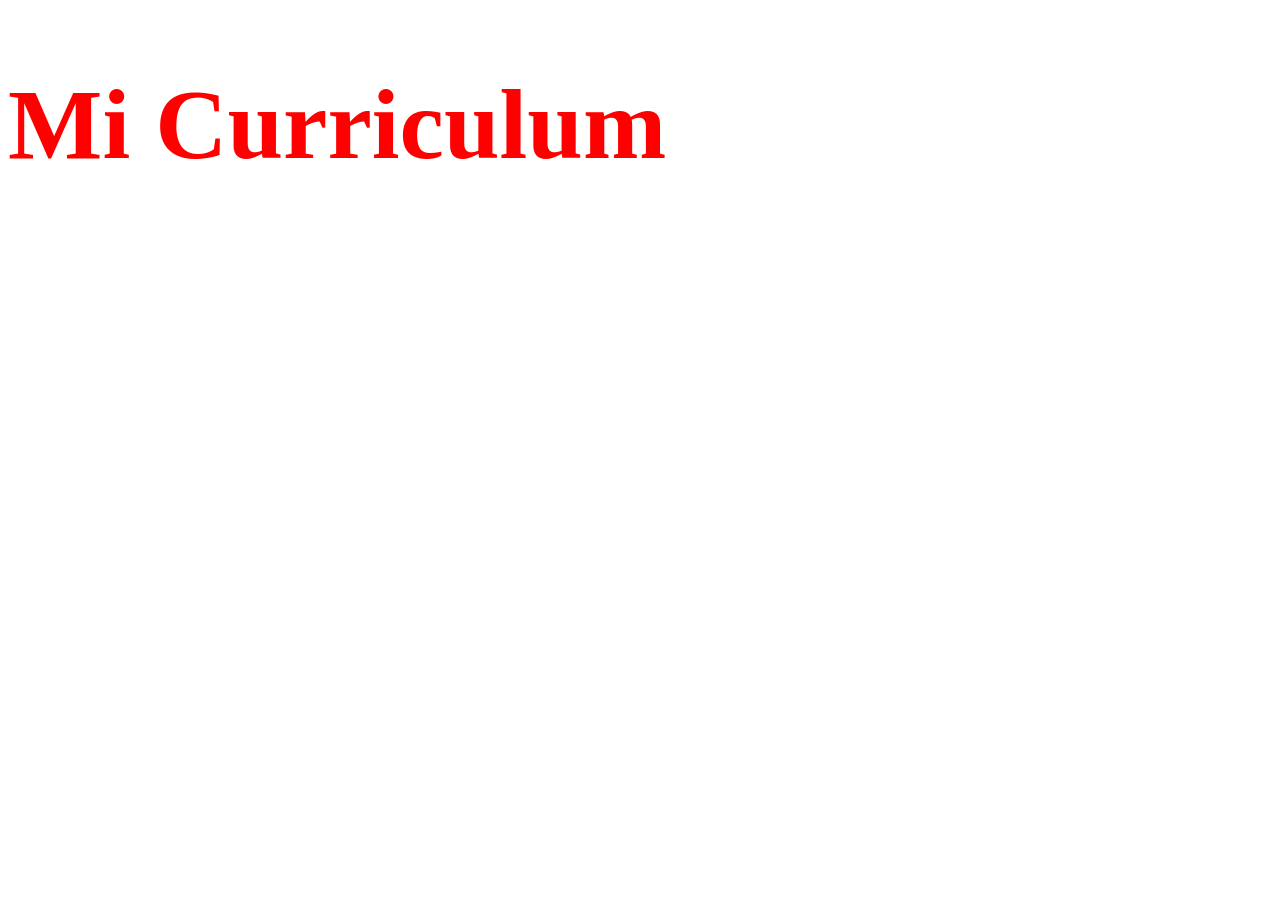
==== index.html @ 15e05140 "curriculum tp1 primer version" ====
<!DOCTYPE html>
<html lang="es">

    <head>
        <meta charset="UTF-8">
        <title>Mi Curriculum</title> 
        <link rel="stylesheet" href="style.css">
    </head>

    <body>
         <h1>Mi Curriculum</h1>

    </body>

</html>
---- style.css ----
@charset "UTF-8";
/* CSS document */

h1 {
    font-size: 100px;
    color: red;
}
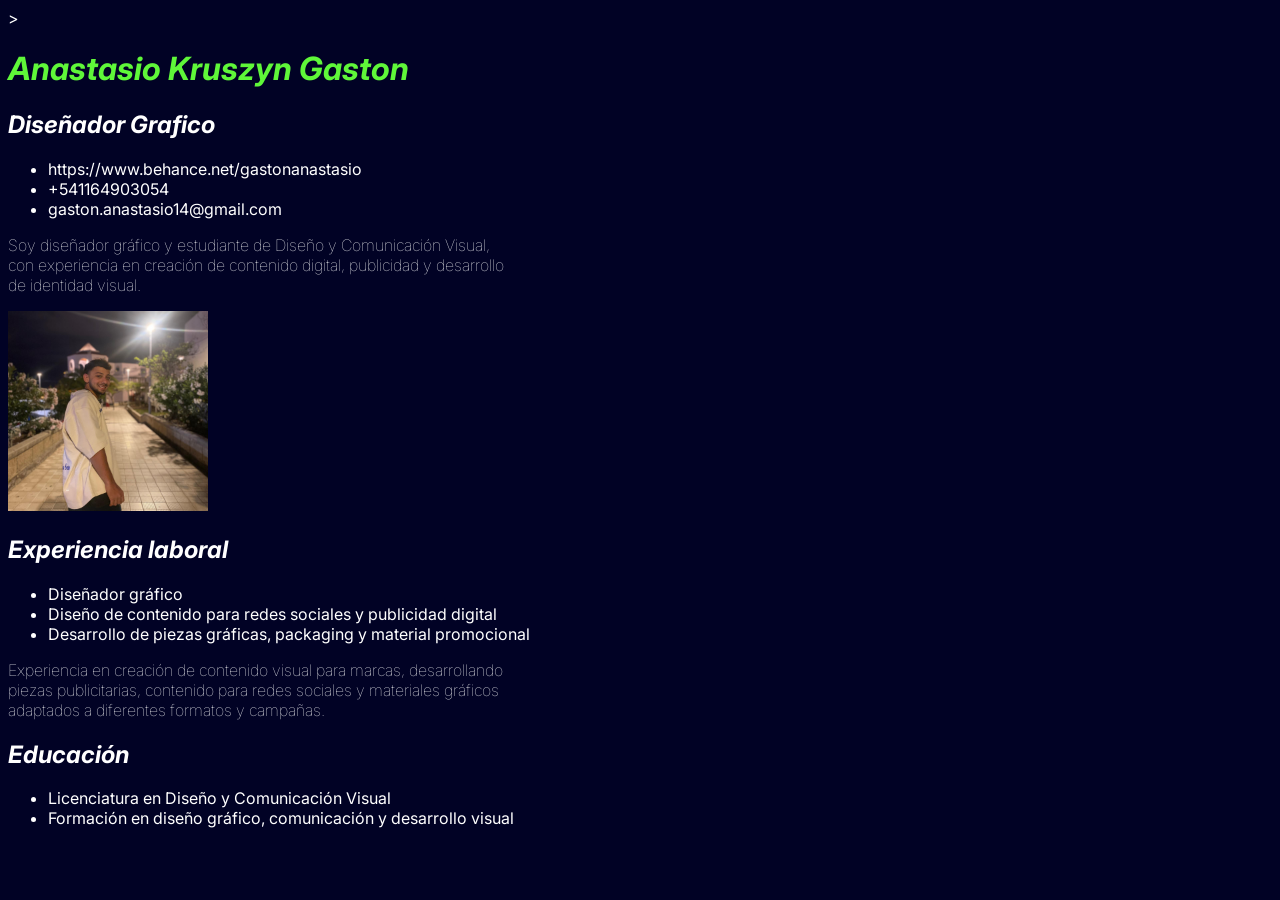
==== commit 6f85b159: "actualizacion curriculum" ====
--- a/index.html
+++ b/index.html
@@ -1,15 +1,53 @@
 <!DOCTYPE html>
 <html lang="es">
 
-    <head>
-        <meta charset="UTF-8">
-        <title>Mi Curriculum</title> 
-        <link rel="stylesheet" href="style.css">
-    </head>
+<head>
+    <meta charset="UTF-8">
+    <link rel="stylesheet" href="style.css">
+    <style>
+@import url('https://fonts.googleapis.com/css2?family=Inter:ital,opsz,wght@0,14..32,100..900;1,14..32,100..900&display=swap');
+</style>
+</head>
 
-    <body>
-         <h1>Mi Curriculum</h1>
+<body>
+    <main>
+        ><header>
+            <h1> Anastasio Kruszyn Gaston</h1>
+        </header>
+        <section>
+            <h2> Diseñador Grafico</h2>
+            <ul>
+                <li>https://www.behance.net/gastonanastasio</li>
+                <li>+541164903054</li>
+                <li>gaston.anastasio14@gmail.com</li>
+            </ul>
+            <p>Soy diseñador gráfico y estudiante de Diseño y Comunicación Visual, con experiencia
+                en creación de contenido digital, publicidad y desarrollo de identidad visual.
+            </p>
 
-    </body>
+            <img src="img/gaston cv.jpeg" alt="Gastón Anastasio" width="200" height="200" </section>
+            <section>
+                <h2>Experiencia laboral</h2>
+                <ul>
+                    <li>Diseñador gráfico</li>
+                    <li>Diseño de contenido para redes sociales y publicidad digital</li>
+                    <li>Desarrollo de piezas gráficas, packaging y material promocional</li>
+                </ul>
+                <p>Experiencia en creación de contenido visual para marcas, desarrollando piezas publicitarias,
+                    contenido para redes sociales y materiales gráficos adaptados a diferentes formatos y campañas.
+                </p>
+
+            </section>
+            <section>
+                <h2>Educación</h2>
+                <ul>
+                    <li>Licenciatura en Diseño y Comunicación Visual</li>
+                    <li>Formación en diseño gráfico, comunicación y desarrollo visual</li>
+                </ul>
+
+            </section>
+
+    </main>
+</body>
 
 </html>
--- a/style.css
+++ b/style.css
@@ -2,6 +2,23 @@
 /* CSS document */
 
 h1 {
-    font-size: 100px;
-    color: red;
+    font-size: 40
+    px;
+    color: rgb(95, 247, 57);
+}
+
+p {
+    width: 500px;
+    font-weight: 100;
+}
+
+body {
+    font-family: "Inter", sans-serif;
+    background-color: rgb(1, 2, 37);
+    color: white;
+}
+
+h1, h2{
+    font-style: italic;
+    font-weight: bold;
 }
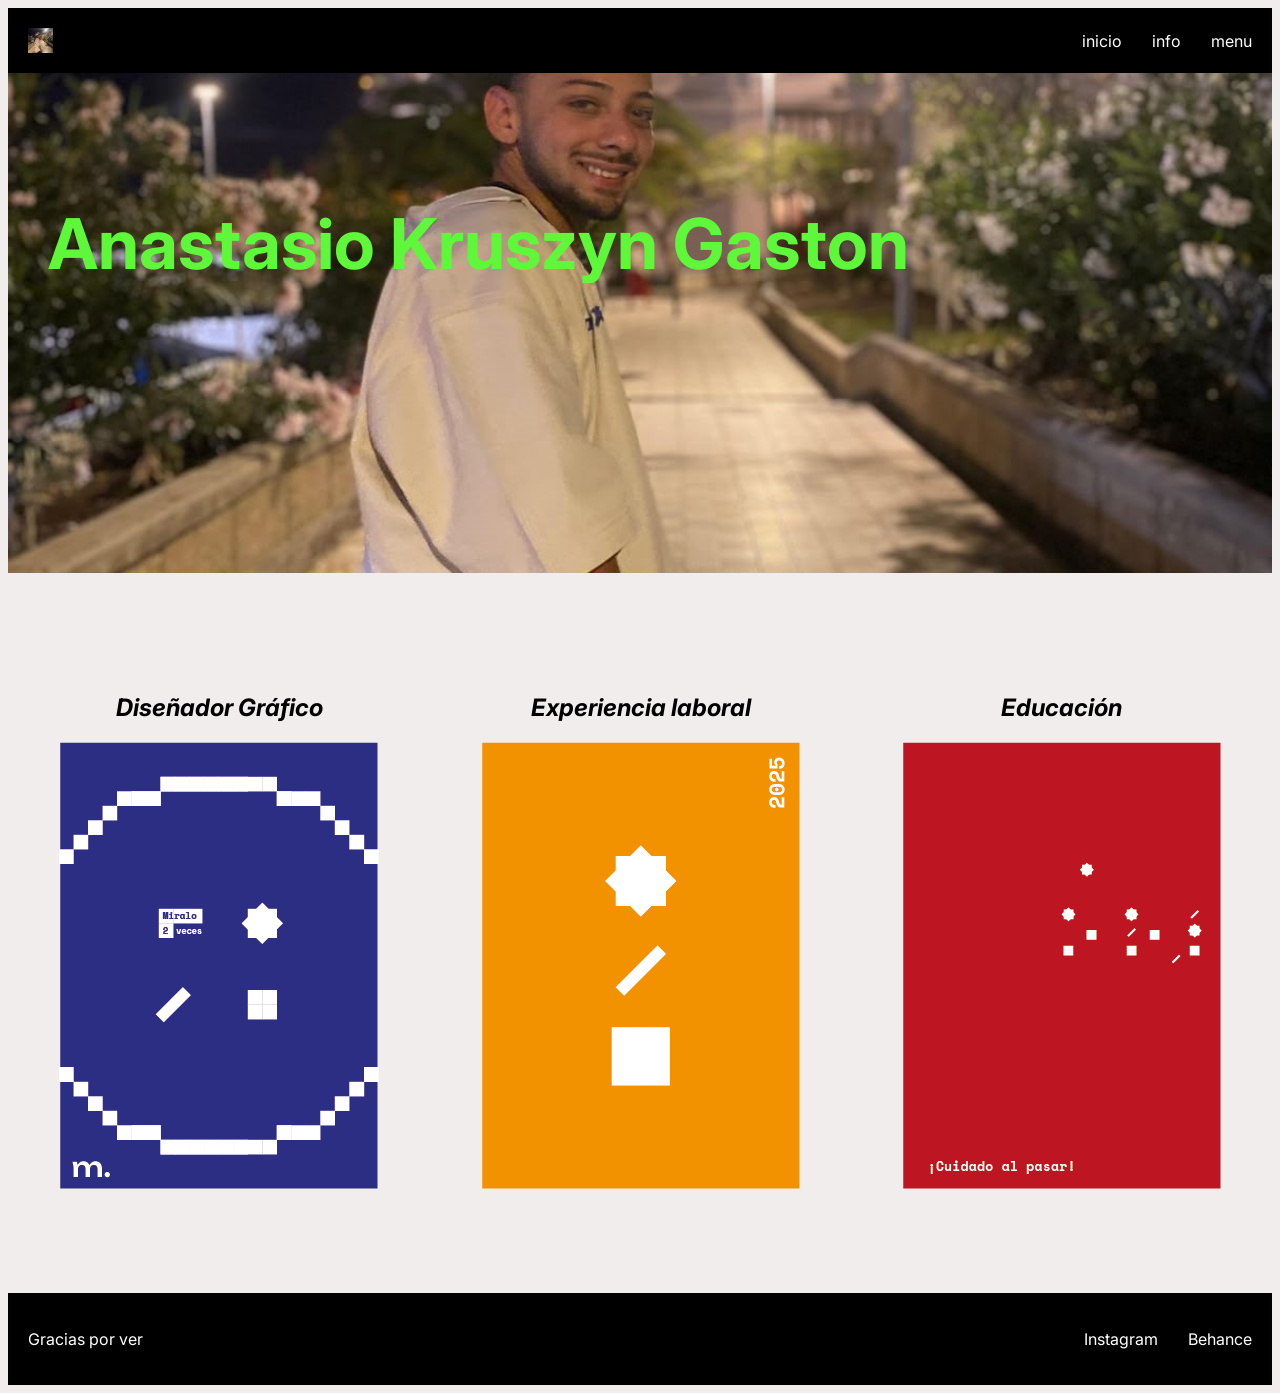
==== commit 938131dc: "actualizo flexbox y diseño del cv" ====
--- a/index.html
+++ b/index.html
@@ -2,52 +2,66 @@
 <html lang="es">
 
 <head>
-    <meta charset="UTF-8">
+    <meta charset="UTF-8" />
+    <title>Anastasio Gaston Curriculum</title>
     <link rel="stylesheet" href="style.css">
     <style>
-@import url('https://fonts.googleapis.com/css2?family=Inter:ital,opsz,wght@0,14..32,100..900;1,14..32,100..900&display=swap');
-</style>
+        @import url('https://fonts.googleapis.com/css2?family=Inter:ital,opsz,wght@0,14..32,100..900;1,14..32,100..900&display=swap');
+    </style>
 </head>
 
 <body>
+    <header>
+
+        <img class="foto-perfil" src="img/gaston-cv.jpeg" />
+
+        <nav class="botonera">
+            <a href="#">inicio</a>
+            <a href="#">info</a>
+            <a href="#">menu</a>
+
+        </nav>
+
+    </header>
     <main>
-        ><header>
-            <h1> Anastasio Kruszyn Gaston</h1>
-        </header>
-        <section>
-            <h2> Diseñador Grafico</h2>
-            <ul>
-                <li>https://www.behance.net/gastonanastasio</li>
-                <li>+541164903054</li>
-                <li>gaston.anastasio14@gmail.com</li>
-            </ul>
-            <p>Soy diseñador gráfico y estudiante de Diseño y Comunicación Visual, con experiencia
-                en creación de contenido digital, publicidad y desarrollo de identidad visual.
-            </p>
+        <section id="hero">
+            <h1>Anastasio Kruszyn Gaston</h1>
+        </section>
+        <div class="secciones">
 
-            <img src="img/gaston cv.jpeg" alt="Gastón Anastasio" width="200" height="200" </section>
+            <section>
+                <h2>Diseñador Gráfico</h2>
+                <img src="img/poster1.png" alt="">
+            </section>
+
             <section>
                 <h2>Experiencia laboral</h2>
-                <ul>
-                    <li>Diseñador gráfico</li>
-                    <li>Diseño de contenido para redes sociales y publicidad digital</li>
-                    <li>Desarrollo de piezas gráficas, packaging y material promocional</li>
-                </ul>
-                <p>Experiencia en creación de contenido visual para marcas, desarrollando piezas publicitarias,
-                    contenido para redes sociales y materiales gráficos adaptados a diferentes formatos y campañas.
-                </p>
+                <img src="img/poster2.png" alt="">
+            </section>
 
-            </section>
             <section>
                 <h2>Educación</h2>
-                <ul>
-                    <li>Licenciatura en Diseño y Comunicación Visual</li>
-                    <li>Formación en diseño gráfico, comunicación y desarrollo visual</li>
-                </ul>
-
+                <img src="img/poster3.png" alt="">
             </section>
 
+        </div>
     </main>
+    <footer>
+
+        <p>Gracias por ver</p>
+
+        <div class="redes">
+
+            <a href="https://www.instagram.com/gastikruszyn/" target="_blank">
+                Instagram
+            </a>
+            <a href="https://www.behance.net/gastonanastasio" target="_blank">
+                Behance
+            </a>
+
+        </div>
+
+    </footer>
 </body>
 
 </html>
--- a/style.css
+++ b/style.css
@@ -2,23 +2,104 @@
 /* CSS document */
 
 h1 {
-    font-size: 40
-    px;
+    font-size: 70px;
     color: rgb(95, 247, 57);
+    text-align: left;
 }
 
-p {
-    width: 500px;
-    font-weight: 100;
-}
 
 body {
     font-family: "Inter", sans-serif;
-    background-color: rgb(1, 2, 37);
-    color: white;
+    background-color: rgb(241, 237, 237);
+    color: rgb(0, 0, 0);
 }
 
-h1, h2{
+h2 {
     font-style: italic;
     font-weight: bold;
+    text-align: center;
+}
+
+.botonera {
+    .botonera {
+        display: flex;
+        gap: 20px;
+
+    }
+
+}
+
+ul {
+    list-style-type: none;
+
+}
+
+#hero {
+    background-image: url("img/gaston-cv.jpeg");
+    background-size: cover;
+    background-position: center;
+    height: 500px;
+
+    display: flex;
+    justify-content: flex-start;
+    align-items: center;
+}
+
+.foto-perfil {
+    width: 25px;
+    height: 25px;
+}
+
+header {
+    display: flex;
+    justify-content: space-between;
+    align-items: center;
+    flex-wrap: wrap;
+    padding: 20px;
+    background-color: black;
+
+}
+
+a {
+    color: white;
+    text-decoration: none;
+}
+
+nav {
+    display: flex;
+    gap: 30px;
+}
+
+#hero h1 {
+    margin-left: 40px;
+    margin-top: -100px;
+}
+
+.secciones {
+    display: flex;
+    justify-content: space-around;
+    margin-top: 100px;
+}
+
+footer {
+    display: flex;
+    justify-content: space-between;
+    align-items: center;
+    padding: 20px;
+    background-color: black;
+    margin-top: 100px;
+}
+
+.redes {
+    display: flex;
+    gap: 30px;
+}
+
+footer a {
+    color: white;
+    text-decoration: none;
+}
+
+footer p {
+    color: white;
 }
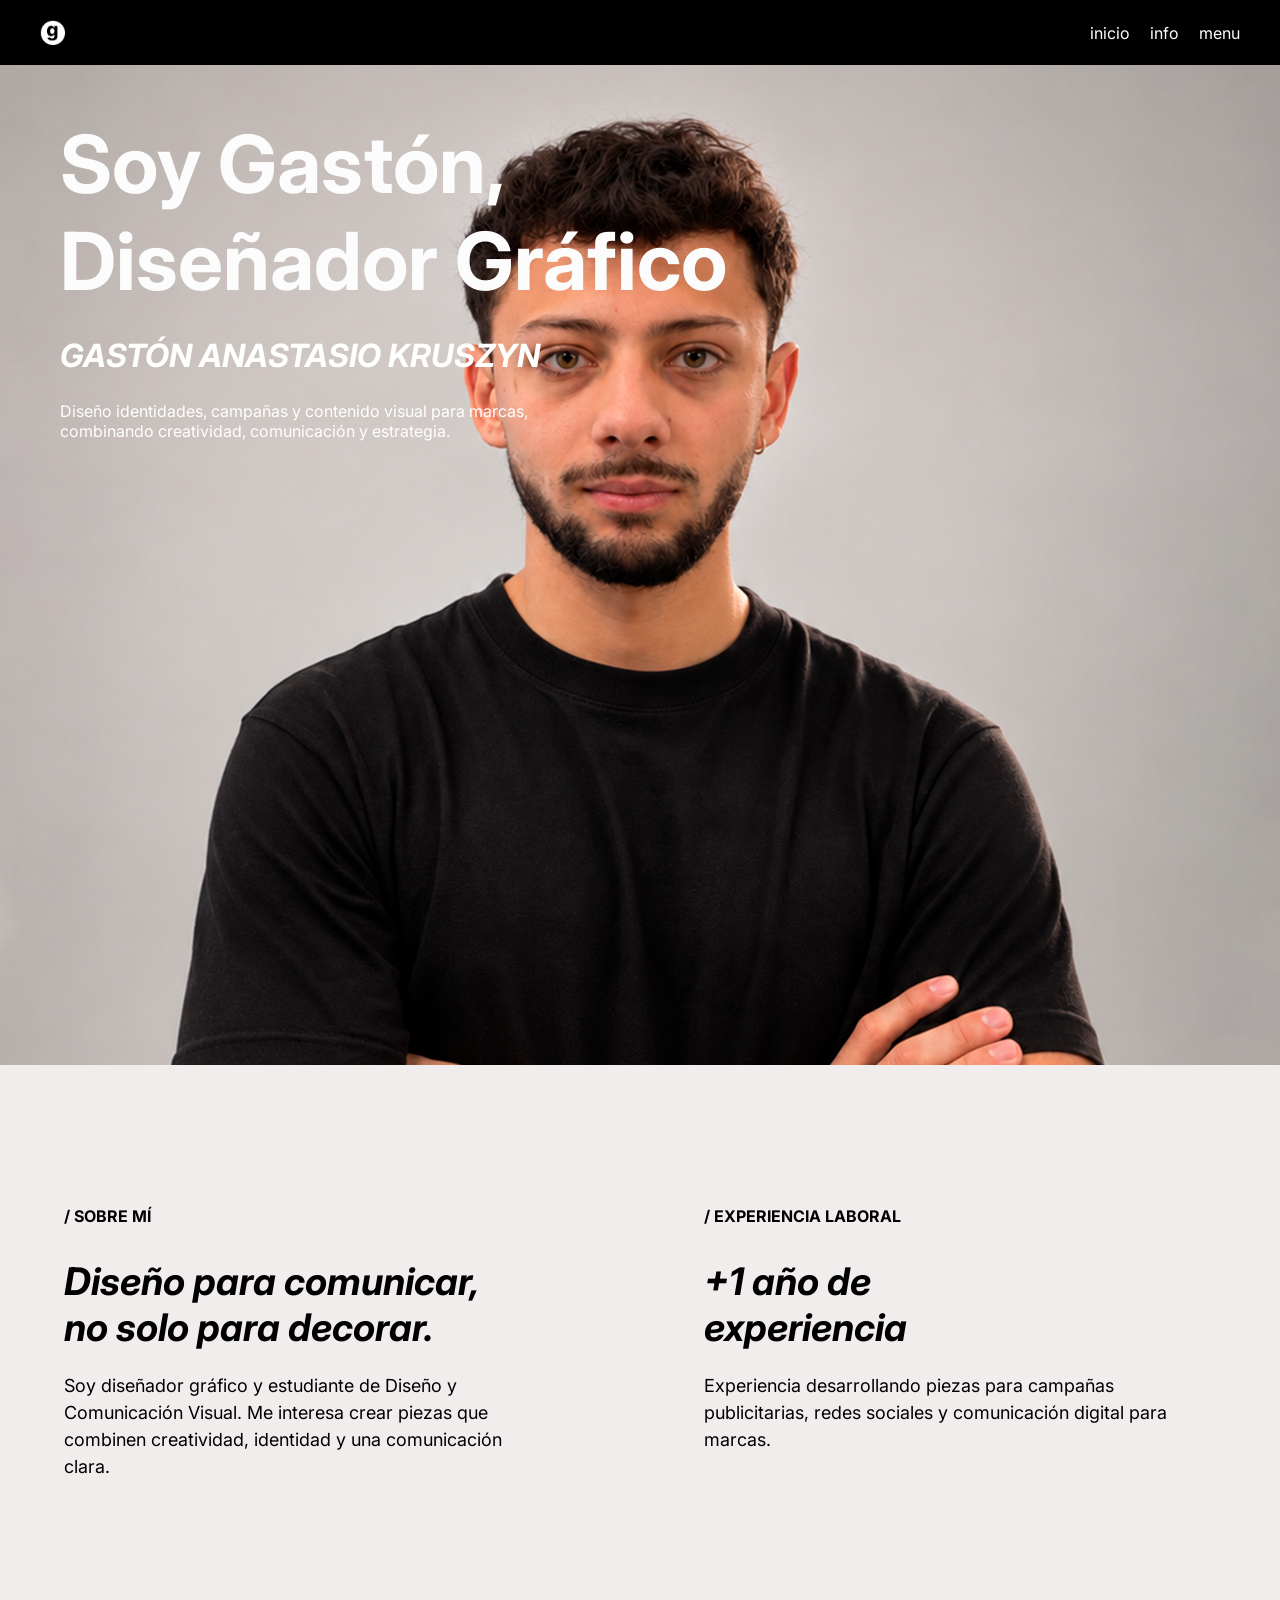
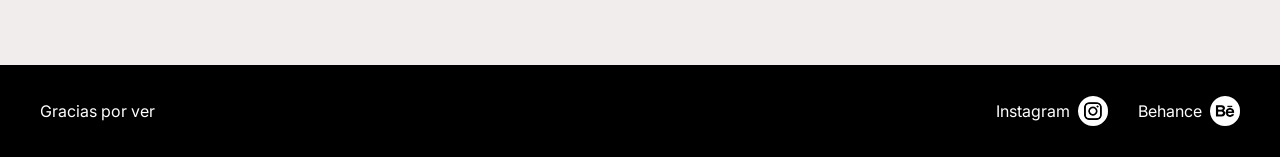
==== commit 6716844d: "Actualización del portfolio" ====
--- a/index.html
+++ b/index.html
@@ -8,12 +8,13 @@
     <style>
         @import url('https://fonts.googleapis.com/css2?family=Inter:ital,opsz,wght@0,14..32,100..900;1,14..32,100..900&display=swap');
     </style>
+    <link rel="icon" type="image/png" href="img/favicon.png">
 </head>
 
 <body>
     <header>
 
-        <img class="foto-perfil" src="img/gaston-cv.jpeg" />
+        <img class="foto-perfil" src="img/logo.png" />
 
         <nav class="botonera">
             <a href="#">inicio</a>
@@ -25,24 +26,56 @@
     </header>
     <main>
         <section id="hero">
-            <h1>Anastasio Kruszyn Gaston</h1>
+
+            <div class="texto-hero">
+                <h1>Soy Gastón,<br>Diseñador Gráfico</h1>
+
+                <h2>GASTÓN ANASTASIO KRUSZYN</h2>
+
+                <p>
+                    Diseño identidades, campañas y contenido visual para marcas, combinando creatividad, comunicación y
+                    estrategia.
+                </p>
+            </div>
+
+            
+
         </section>
         <div class="secciones">
 
-            <section>
-                <h2>Diseñador Gráfico</h2>
-                <img src="img/poster1.png" alt="">
-            </section>
+    <section>
+        <article>
+            <h3>/ SOBRE MÍ</h3>
 
-            <section>
-                <h2>Experiencia laboral</h2>
-                <img src="img/poster2.png" alt="">
-            </section>
+            <h2>Diseño para comunicar,<br>
+                no solo para decorar.</h2>
 
-            <section>
-                <h2>Educación</h2>
-                <img src="img/poster3.png" alt="">
-            </section>
+            <p>
+                Soy diseñador gráfico y estudiante de Diseño y Comunicación Visual.
+                Me interesa crear piezas que combinen creatividad, identidad
+                y una comunicación clara.
+            </p>
+        </article>
+    </section>
+
+
+    <section>
+        <article>
+            <h3>/ EXPERIENCIA LABORAL</h3>
+
+            <h2>+1 año de<br>
+                experiencia</h2>
+
+            <p>
+                Experiencia desarrollando piezas para campañas publicitarias,
+                redes sociales y comunicación digital para marcas.
+            </p>
+        </article>
+    </section>
+
+</div>
+
+      
 
         </div>
     </main>
@@ -54,9 +87,12 @@
 
             <a href="https://www.instagram.com/gastikruszyn/" target="_blank">
                 Instagram
+                <img src="img/instagram.png" alt="">
             </a>
+
             <a href="https://www.behance.net/gastonanastasio" target="_blank">
                 Behance
+                <img src="img/behance.png" alt="">
             </a>
 
         </div>
--- a/style.css
+++ b/style.css
@@ -2,48 +2,42 @@
 /* CSS document */
 
 h1 {
-    font-size: 70px;
-    color: rgb(95, 247, 57);
+    font-size: 5rem;
+    color: rgb(252, 252, 252);
     text-align: left;
+    margin: 0px;
+    margin: 0;
+    margin-left: 60px;
+    width: 900px;
 }
-
 
 body {
     font-family: "Inter", sans-serif;
     background-color: rgb(241, 237, 237);
     color: rgb(0, 0, 0);
+    margin: 0;
 }
 
 h2 {
     font-style: italic;
     font-weight: bold;
-    text-align: center;
+    text-align: left;
 }
 
 .botonera {
-    .botonera {
-        display: flex;
-        gap: 20px;
-
-    }
-
+    display: flex;
+    gap: 20px;
+    margin-right: 20px;
 }
 
 ul {
     list-style-type: none;
-
 }
 
-#hero {
-    background-image: url("img/gaston-cv.jpeg");
-    background-size: cover;
-    background-position: center;
-    height: 500px;
+header img{
+    margin-left: 20px;
+}
 
-    display: flex;
-    justify-content: flex-start;
-    align-items: center;
-}
 
 .foto-perfil {
     width: 25px;
@@ -54,10 +48,9 @@
     display: flex;
     justify-content: space-between;
     align-items: center;
-    flex-wrap: wrap;
     padding: 20px;
     background-color: black;
-
+    
 }
 
 a {
@@ -70,15 +63,13 @@
     gap: 30px;
 }
 
-#hero h1 {
-    margin-left: 40px;
-    margin-top: -100px;
-}
 
 .secciones {
+    height: 700px;
+
     display: flex;
     justify-content: space-around;
-    margin-top: 100px;
+    align-items: center;
 }
 
 footer {
@@ -102,4 +93,83 @@
 
 footer p {
     color: white;
-}+}
+
+#hero {
+    background-image: url("img/hero.png");
+    background-size: cover;
+    background-position: center;
+    height: 1000px;
+    
+}
+
+#hero h2{
+    color: white;
+    text-align: left;
+    margin-left: 60px;
+    font-size: 2rem;
+}
+
+#hero p{
+    color: white;
+    text-align: left;
+    margin-left: 60px;
+    width: 500px;
+    font-size: 1,5rem;
+}
+
+
+
+.redes {
+    display: flex;
+    align-items: center;
+    gap: 30px;
+    margin-right: 20px;
+}
+.redes a {
+    display: flex;
+    align-items: center;
+    gap: 8px;
+}
+
+footer p{
+    margin-left: 20px;
+}
+
+.texto-hero {
+    padding-top: 50px;
+}
+
+.secciones {
+    height: 500px;
+    display: flex;
+    justify-content: space-around;
+    align-items: center;
+}
+
+.secciones section {
+    width: 40%;
+    height: 250px;
+}
+
+.secciones article {
+    text-align: left;
+}
+
+.secciones article h3 {
+    font-size: 1rem;
+    margin-bottom: 18px;
+}
+
+.secciones article h2 {
+    font-size: 2.375rem;
+    margin-bottom: 22px;
+}
+
+.secciones article p {
+    font-size: 1.125rem;
+    line-height: 1.5;
+    width: 480px;
+}
+
+
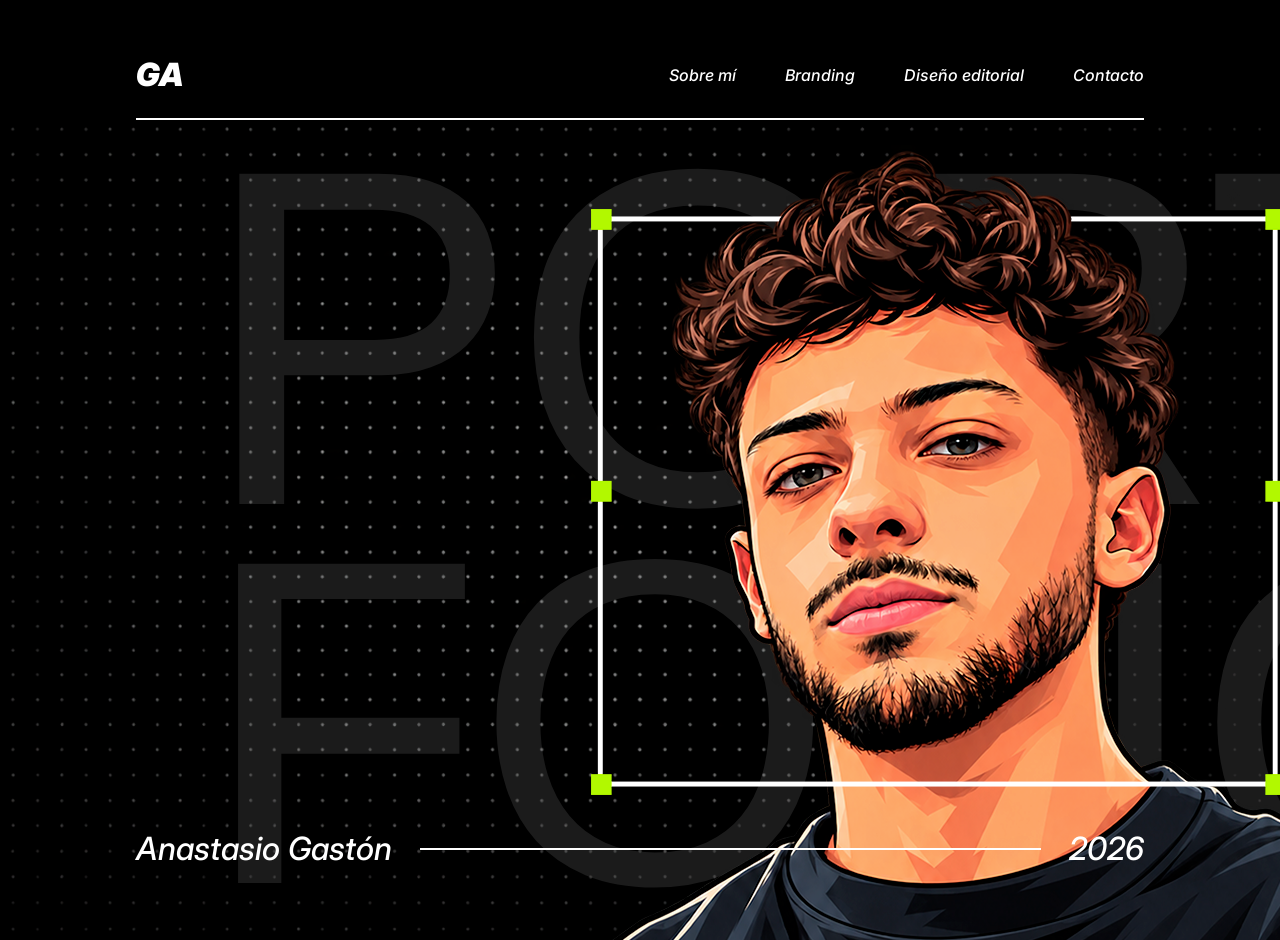
==== commit 5a68939b: "Actualiza el portfolio, la galería editorial y los recursos gráficos" ====
--- a/index.html
+++ b/index.html
@@ -2,102 +2,82 @@
 <html lang="es">
 
 <head>
-    <meta charset="UTF-8" />
-    <title>Anastasio Gaston Curriculum</title>
+    <meta charset="UTF-8">
+    <meta name="viewport" content="width=device-width, initial-scale=1.0">
+
+    <title>Anastasio Gastón — Portfolio</title>
+
     <link rel="stylesheet" href="style.css">
-    <style>
-        @import url('https://fonts.googleapis.com/css2?family=Inter:ital,opsz,wght@0,14..32,100..900;1,14..32,100..900&display=swap');
-    </style>
-    <link rel="icon" type="image/png" href="img/favicon.png">
 </head>
 
 <body>
-    <header>
 
-        <img class="foto-perfil" src="img/logo.png" />
 
-        <nav class="botonera">
-            <a href="#">inicio</a>
-            <a href="#">info</a>
-            <a href="#">menu</a>
 
+    <header class="cabecera">
+        <nav class="navegacion" aria-label="Navegación principal">
+            <a class="logo" href="index.html">GA</a>
+            <a href="sobre_mi.html">Sobre mí</a>
+            <a href="branding.html">Branding</a>
+            <a href="editorial.html">Diseño editorial</a>
+            <a href="contacto.html">Contacto</a>
         </nav>
 
+        <div class="linea_superior" aria-hidden="true"></div>
     </header>
-    <main>
-        <section id="hero">
 
-            <div class="texto-hero">
-                <h1>Soy Gastón,<br>Diseñador Gráfico</h1>
 
-                <h2>GASTÓN ANASTASIO KRUSZYN</h2>
 
-                <p>
-                    Diseño identidades, campañas y contenido visual para marcas, combinando creatividad, comunicación y
-                    estrategia.
-                </p>
+
+    <main class="portada" id="inicio">
+
+        <div class="lienzo">
+
+
+            <img class="fondo_puntos" src="Portfolio compu III/fondo.png" alt="" width="1920" height="1080">
+
+            <h1 class="titulo" aria-label="Portfolio">
+                <span class="port">PORT</span>
+                <span class="folio">FOLIO</span>
+            </h1>
+
+            <img class="personaje" src="Portfolio compu III/avatar_1.png" alt="Personaje ilustrado" width="1036"
+                height="930">
+
+
+
+            <div aria-hidden="true">
+                <i class="punto punto_1"></i>
+                <i class="punto punto_2"></i>
+                <i class="punto punto_3"></i>
+                <i class="punto punto_4"></i>
+                <i class="punto punto_5"></i>
+                <i class="punto punto_6"></i>
             </div>
 
-            
-
-        </section>
-        <div class="secciones">
-
-    <section>
-        <article>
-            <h3>/ SOBRE MÍ</h3>
-
-            <h2>Diseño para comunicar,<br>
-                no solo para decorar.</h2>
-
-            <p>
-                Soy diseñador gráfico y estudiante de Diseño y Comunicación Visual.
-                Me interesa crear piezas que combinen creatividad, identidad
-                y una comunicación clara.
-            </p>
-        </article>
-    </section>
 
 
-    <section>
-        <article>
-            <h3>/ EXPERIENCIA LABORAL</h3>
 
-            <h2>+1 año de<br>
-                experiencia</h2>
 
-            <p>
-                Experiencia desarrollando piezas para campañas publicitarias,
-                redes sociales y comunicación digital para marcas.
-            </p>
-        </article>
-    </section>
 
-</div>
-
-      
-
-        </div>
-    </main>
-    <footer>
-
-        <p>Gracias por ver</p>
-
-        <div class="redes">
-
-            <a href="https://www.instagram.com/gastikruszyn/" target="_blank">
-                Instagram
-                <img src="img/instagram.png" alt="">
+            <a class="ver_trabajos" href="branding.html">
+                VER TRABAJOS
             </a>
 
-            <a href="https://www.behance.net/gastonanastasio" target="_blank">
-                Behance
-                <img src="img/behance.png" alt="">
-            </a>
+            <div class="cursor" aria-hidden="true"></div>
 
         </div>
 
+    </main>
+
+
+
+    <footer class="pie">
+        <p>Anastasio Gastón</p>
+        <div class="linea_inferior" aria-hidden="true"></div>
+        <p>2026</p>
     </footer>
+
 </body>
 
 </html>
--- a/style.css
+++ b/style.css
@@ -1,175 +1,1115 @@
 @charset "UTF-8";
-/* CSS document */
-
-h1 {
-    font-size: 5rem;
-    color: rgb(252, 252, 252);
-    text-align: left;
-    margin: 0px;
-    margin: 0;
-    margin-left: 60px;
+
+@import url("https://fonts.googleapis.com/css2?family=BBH+Hegarty&family=Bebas+Neue&family=Inter:ital,wght@1,500;1,700;1,900&display=swap");
+
+
+@import url("https://fonts.googleapis.com/css2?family=Inter:wght@400;500;700&display=swap");
+
+
+
+* {
+    box-sizing: border-box;
+}
+
+html {
+    font-size: 16px;
+}
+
+html,
+body {
+    margin: 0;
+    padding: 0;
+    background: #000;
+    color: #fff;
+    font-family: "Inter", sans-serif;
+}
+
+body {
+    min-height: 100vh;
+    display: flex;
+    flex-direction: column;
+}
+
+a {
+    color: inherit;
+    text-decoration: none;
+}
+
+a:focus-visible {
+    outline: 4px solid #c8f808;
+    outline-offset: 8px;
+}
+
+
+
+.cabecera {
+    position: sticky;
+    top: 0;
+    width: 100%;
+    height: 123px;
+    flex-shrink: 0;
+    background: #000;
+    z-index: 100;
+}
+
+.navegacion {
+    position: absolute;
+    top: 53px;
+    left: 136px;
+    display: flex;
+    align-items: center;
+    gap: 49px;
+    width: calc(100% - 272px);
+    height: 43px;
+    font-size: 1rem;
+    font-style: italic;
+    font-weight: 500;
+    white-space: nowrap;
+}
+
+.logo {
+    margin-right: auto;
+    font-size: 2rem;
+    font-weight: 900;
+}
+
+.navegacion a {
+    transition: color 0.3s ease, transform 0.3s ease;
+}
+
+.navegacion a:hover {
+    color: #c8f808;
+    transform: scale(1.05);
+}
+
+.linea_superior {
+    position: absolute;
+    top: 118px;
+    left: 136px;
+    width: calc(100% - 272px);
+    height: 2px;
+    background: #fff;
+}
+
+
+
+main {
+    position: relative;
+    flex: 1 0 auto;
+    width: 100%;
+}
+
+
+
+.portada {
+    position: relative;
+    width: 100%;
+    aspect-ratio: 16 / 9;
+    overflow: hidden;
+    background: #000;
+
+    /* Mantiene las posiciones originales
+       aunque el header esté fuera del main */
+
+    margin-top: -123px;
+}
+
+.lienzo {
+    position: absolute;
+    inset: 0;
+    overflow: hidden;
+}
+
+
+
+.titulo {
+    position: absolute;
+    top: 145px;
+    left: 200px;
+    margin: 0;
+    color: #686868;
+    opacity: 0.26;
+    font-family: "BBH Hegarty", sans-serif;
+    font-weight: 400;
+    line-height: 385px;
+    letter-spacing: -9px;
+}
+
+.titulo span {
+    display: block;
+}
+
+.port {
+    font-size: 30rem;
+}
+
+.folio {
+    font-size: 29rem;
+}
+
+
+
+.personaje {
+    position: absolute;
+    top: 145px;
+    left: 461px;
+    object-fit: cover;
+}
+
+
+
+.ver_trabajos {
+    position: absolute;
+    top: 196px;
+    left: 1457px;
+    display: flex;
+    align-items: center;
+    justify-content: center;
+    width: 293px;
+    height: 62px;
+    border-radius: 88px;
+    background: #fff;
+    color: #000;
+    font-size: 2rem;
+    font-style: italic;
+    font-weight: 700;
+    transition: background 0.3s ease, transform 0.3s ease;
+}
+
+.ver_trabajos:hover {
+    background: #c8f808;
+    transform: scale(1.05);
+}
+
+
+
+.cursor {
+    position: absolute;
+    top: 257px;
+    left: 1758px;
+    width: 40px;
+    height: 58px;
+    background: #c8f808;
+
+    clip-path: polygon(
+        0 0,
+        94% 59%,
+        52% 59%,
+        74% 88%,
+        48% 97%,
+        27% 67%,
+        0 82%
+    );
+
+    pointer-events: none;
+}
+
+
+
+.pie {
+    position: relative;
+    margin: 0 136px 30px 136px;
+    display: flex;
+    align-items: center;
+    gap: 28px;
+    width: calc(100% - 272px);
+    min-height: 43px;
+    flex-shrink: 0;
+    font-size: 2rem;
+    font-style: italic;
+    font-weight: 500;
+    white-space: nowrap;
+    z-index: 10;
+}
+
+.pie > p {
+    margin: 0;
+}
+
+.linea_inferior {
+    flex: 1;
+    height: 2px;
+    background: #fff;
+}
+
+
+
+/* Mantiene el footer superpuesto a la portada,
+   como en el diseño original de Figma. */
+
+.portada + .pie {
+    margin-top: -113px;
+}
+
+
+
+.pagina_sobre_mi {
+    position: relative;
+    width: 100%;
+    background: #000;
+}
+
+
+
+.inicio_sobre_mi {
+    position: relative;
+    width: 100%;
+    height: 973px;
+    background: #000;
+    display: flex;
+    align-items: center;
+    justify-content: center;
+}
+
+
+
+.marco_sobre_mi {
+    position: absolute;
+    
+    object-fit: contain;
+}
+
+
+
+.titulo_sobre_mi {
+    position: relative;
+    margin: 0;
+    color: #686868;
+    font-family: "Bebas Neue", sans-serif;
+    font-size: 11.934rem;
+    font-weight: 400;
+    line-height: 158.78px;
+    white-space: nowrap;
+    z-index: 2;
+}
+
+
+
+.verde_sobre_mi {
+    color: #c8f808;
+}
+
+
+
+.imagen_titulo_sobre_mi {
+    display: block;
     width: 900px;
-}
-
-body {
+    height: 485px;
+    object-fit: contain;
+}
+
+
+
+.contenido_sobre_mi {
+    position: relative;
+    width: 100%;
+    min-height: 973px;
+    background: #000;
+}
+
+
+
+.bloque_sobre_mi {
+    position: absolute;
+    top: 142px;
+    left: 120px;
+
+    width: 828px;
+    min-height: 354px;
+
+    padding: 65px 73px;
+
+    border: 2px solid #fff;
+    border-radius: 34px;
+
+    background: #010000;
+}
+
+.bloque_sobre_mi h2 {
+    margin: 0 0 18px 0;
+
+    color: #fff;
     font-family: "Inter", sans-serif;
-    background-color: rgb(241, 237, 237);
-    color: rgb(0, 0, 0);
-    margin: 0;
-}
-
-h2 {
+    font-size: 2.168rem;
+    font-weight: 800;
+}
+
+.bloque_sobre_mi p {
+    margin: 0;
+
+    color: #fff;
+    font-family: "Inter", sans-serif;
+    font-size: 1.223rem;
+    font-weight: 400;
+    line-height: 1.45;
+}
+
+
+
+.bloque_enfoque {
+    position: absolute;
+    top: 549px;
+    left: 120px;
+
+    width: 828px;
+    min-height: 318px;
+
+    padding: 45px 73px;
+
+    border: 2px solid #fff;
+    border-radius: 34px;
+
+    background: #010000;
+}
+
+.bloque_enfoque h2 {
+    margin: 0 0 18px 0;
+
+    color: #c8f808;
+    font-family: "Inter", sans-serif;
+    font-size: 2.168rem;
+    font-weight: 800;
+}
+
+.bloque_enfoque p {
+    margin: 0;
+
+    color: #fff;
+    font-family: "Inter", sans-serif;
+    font-size: 1.223rem;
+    font-weight: 400;
+    line-height: 1.45;
+}
+
+
+
+.imagen_disenador {
+    position: absolute;
+    top: 11px;
+    left: 1021px;
+
+    width: 764px;
+    height: 836px;
+}
+
+.imagen_disenador img {
+       display: block;
+    width: 112%;
+    height: 108%;
+    object-fit: contain;
+}
+
+
+.pagina_sobre_mi {
+    overflow: visible;
+}
+
+.inicio_sobre_mi,
+.contenido_sobre_mi {
+    overflow: hidden;
+}
+
+
+
+.pagina_contacto {
+    position: relative;
+    width: 100%;
+    background: #000;
+}
+
+.contenido_contacto {
+    position: relative;
+    width: 100%;
+    height: 957px;
+    background: #000;
+    overflow: hidden;
+}
+
+
+
+.retrato_contacto {
+    position: absolute;
+    top: 12px;
+    left: 194px;
+    width: 880px;
+    margin: 0;
+}
+
+.imagen_contacto {
+    display: block;
+    width: 100%;
+    height: auto;
+}
+
+
+
+.presentacion_contacto {
+    position: absolute;
+    top: 110px;
+    left: 1053px;
+    display: flex;
+    flex-direction: column;
+    align-items: flex-start;
+}
+
+
+
+.titulo_contacto {
+    margin: 0;
+    color: #686868;
+    font-family: "Bebas Neue", sans-serif;
+    font-size: 12.5rem;
+    font-weight: 400;
+    line-height: 166px;
+    white-space: nowrap;
+}
+
+.titulo_contacto span {
+    display: block;
+}
+
+.titulo_verde {
+    color: #c8f808;
+}
+
+
+
+.boton_contactame {
+    display: flex;
+    align-items: center;
+    justify-content: center;
+    width: 298px;
+    height: 62px;
+    margin-top: 41px;
+    border-radius: 88px;
+    background: #c8f808;
+    color: #000;
+    font-size: 1.5rem;
     font-style: italic;
-    font-weight: bold;
-    text-align: left;
-}
-
-.botonera {
-    display: flex;
-    gap: 20px;
-    margin-right: 20px;
-}
-
-ul {
-    list-style-type: none;
-}
-
-header img{
-    margin-left: 20px;
-}
-
-
-.foto-perfil {
-    width: 25px;
-    height: 25px;
-}
-
-header {
-    display: flex;
+    font-weight: 800;
+    transition: background 0.3s ease, color 0.3s ease, transform 0.3s ease;
+}
+
+.boton_contactame:hover {
+    background: #fff;
+    transform: scale(1.05);
+}
+
+
+
+.redes_contacto {
+    display: flex;
+    align-items: center;
+    gap: 67px;
+    margin-top: 42px;
+}
+
+.red_contacto {
+    display: flex;
+    align-items: center;
+    gap: 16px;
+    font-size: 1.2rem;
+    font-style: italic;
+    font-weight: 500;
+    white-space: nowrap;
+    transition: color 0.3s ease, transform 0.3s ease;
+}
+
+.red_contacto:hover {
+    color: #c8f808;
+    transform: scale(1.05);
+}
+
+.icono_behance,
+.icono_instagram {
+    display: block;
+    flex-shrink: 0;
+    object-fit: contain;
+}
+
+
+
+.pagina_contacto + .pie {
+    margin-top: -100px;
+}
+
+
+
+
+
+.pagina_branding {
+    position: relative;
+    width: 100%;
+    background: #000;
+}
+
+
+
+.inicio_branding {
+    position: relative;
+    width: 100%;
+    height: 973px;
+    background: #000 url("Portfolio compu III/fondo.png") center / cover no-repeat;
+    display: flex;
+    align-items: center;
+    justify-content: center;
+    overflow: hidden;
+}
+
+.marco_branding {
+    position: absolute;
+    object-fit: contain;
+}
+
+.titulo_branding {
+    position: relative;
+    margin: 0;
+    color: #686868;
+    font-family: "Bebas Neue", sans-serif;
+    font-size: 11.934rem;
+    font-weight: 400;
+    line-height: 158.78px;
+    white-space: nowrap;
+    z-index: 2;
+}
+
+.verde_branding {
+    color: #c8f808;
+}
+
+
+
+.proyecto_gomex {
+    position: relative;
+    width: 100%;
+    height: 1040px;
+    background: #fff;
+    color: #000;
+    overflow: hidden;
+}
+
+.proyecto_gomex h2 {
+    margin: 0 0 16px 0;
+    font-family: "Inter", sans-serif;
+    font-size: 2rem;
+    font-weight: 700;
+}
+
+.proyecto_gomex p {
+    margin: 0;
+    font-family: "Inter", sans-serif;
+    font-size: 1.1rem;
+    font-weight: 400;
+    line-height: 1.35;
+}
+
+
+
+.logo_gomex {
+    position: absolute;
+    top: 58px;
+    left: 122px;
+    display: block;
+    border-radius: 34px;
+}
+
+
+
+.texto_gomex {
+    position: absolute;
+    top: 410px;
+    left: 122px;
+    width: 640px;
+}
+
+.texto_gomex p + h2 {
+    margin-top: 58px;
+}
+
+.texto_diseno_integral {
+    position: absolute;
+    top: 64px;
+    left: 846px;
+    width: 440px;
+}
+
+.texto_diseno_integral h2 {
+    font-size: 1.5rem;
+}
+
+.texto_diseno_integral p {
+    font-size: 1rem;
+}
+
+
+
+.foto_creatina,
+.ig_publicaciones,
+.ig_perfil {
+    position: absolute;
+    display: block;
+    border-radius: 28px;
+    object-fit: cover;
+}
+
+.foto_creatina {
+    top: 311px;
+    left: 846px;
+    object-position: 50% 62%;
+}
+
+.ig_publicaciones {
+    top: 678px;
+    left: 846px;
+    object-position: 50% 100%;
+}
+
+
+
+.ig_perfil {
+    top: 44px;
+    left: 1341px;
+    background: #020a12;
+}
+
+.oso_gomex {
+    position: absolute;
+    top: 318px;
+    left: 1340px;
+    display: block;
+    height: auto;
+}
+
+
+
+.proyecto_mg3d {
+    position: relative;
+    width: 100%;
+    height: 960px;
+    background: #000;
+    color: #fff;
+    overflow: hidden;
+}
+
+.texto_mg3d {
+    position: absolute;
+    top: 100px;
+    left: 122px;
+    width: 890px;
+}
+
+.texto_mg3d h2 {
+    margin: 0 0 24px 0;
+    font-family: "Inter", sans-serif;
+    font-size: 2.2rem;
+    font-weight: 700;
+}
+
+.texto_mg3d p {
+    margin: 0 0 40px 0;
+    font-family: "Inter", sans-serif;
+    font-size: 1.1rem;
+    font-weight: 400;
+    line-height: 1.4;
+}
+
+.tarjeta_mg3d_banner,
+.tarjeta_mg3d_libros {
+    position: absolute;
+    margin: 0;
+    overflow: hidden;
+    border-radius: 34px;
+    background: #fff;
+}
+
+.tarjeta_mg3d_banner {
+    top: 457px;
+    left: 128px;
+    width: 963px;
+    height: 439px;
+}
+
+.tarjeta_mg3d_libros {
+    top: 90px;
+    left: 1114px;
+    width: 684px;
+    height: 806px;
+}
+
+.tarjeta_mg3d_banner img,
+.tarjeta_mg3d_libros img {
+    display: block;
+    width: 100%;
+    height: 100%;
+}
+
+.tarjeta_mg3d_banner img {
+    object-fit: cover;
+}
+
+.tarjeta_mg3d_libros img {
+    object-fit: contain;
+}
+
+
+
+.fondo_puntos {
+    position: absolute;
+    top: 0;
+    left: 0;
+    width: 100%;
+    height: 100%;
+    object-fit: cover;
+    pointer-events: none;
+}
+
+.cuerpo_editorial {
+    background: #fff;
+}
+
+.pagina_editorial + .pie {
+    background: transparent;
+    color: #000;
+}
+
+.pagina_editorial + .pie .linea_inferior {
+    background: currentColor;
+}
+
+.pagina_editorial {
+    position: relative;
+    width: 100%;
+    background: #000;
+}
+
+
+
+
+.inicio_editorial {
+    position: relative;
+    width: 100%;
+    height: 973px;
+    background: #000;
+    display: flex;
+    align-items: center;
+    justify-content: center;
+    overflow: hidden;
+}
+
+.marco_editorial {
+    position: absolute;
+    object-fit: contain;
+}
+
+.titulo_editorial {
+    position: relative;
+    margin: 0;
+    color: #686868;
+    font-family: "Bebas Neue", sans-serif;
+    font-size: 11.934rem;
+    font-weight: 400;
+    line-height: 158.78px;
+    white-space: nowrap;
+    z-index: 2;
+}
+
+.verde_editorial {
+    color: #c8f808;
+}
+
+
+
+.trabajos_editorial {
+    position: relative;
+    width: 100%;
+    height: 1040px;
+    background: #fff;
+    overflow: hidden;
+}
+
+.libro_formula {
+    position: absolute;
+    top: 150px;
+    left: 135px;
+    margin: 0;
+    width: 640px;
+}
+
+.libro_formula img {
+    display: block;
+    width: 100%;
+    height: auto;
+}
+
+.libro_interior,
+.video_editorial {
+    position: absolute;
+    left: 840px;
+    width: 980px;
+    margin: 0;
+    overflow: hidden;
+    border-radius: 34px;
+}
+
+.libro_interior {
+    top: 60px;
+    height: 473px;
+    background: #d3161d;
+}
+
+.video_editorial {
+    top: 557px;
+    height: 464px;
+    background: #000;
+}
+
+.libro_interior img,
+.video_editorial video {
+    display: block;
+    width: 100%;
+    height: 100%;
+    object-fit: cover;
+}
+
+
+
+.enlace_editorial {
+    display: block;
+    height: 100%;
+    cursor: zoom-in;
+}
+
+#galeria_editorial {
+    scroll-margin-top: 147px;
+}
+
+.pagina_libro {
+    color: #000;
+    background: #fff;
+}
+
+.navegacion_libro {
+    position: sticky;
+    top: 123px;
+    padding: 20px 32px;
+    background: #fff;
+    z-index: 20;
+}
+
+.volver_editorial {
+    display: inline-flex;
+    align-items: center;
+    gap: 12px;
+    font-size: 1.2rem;
+    font-weight: 700;
+}
+
+.volver_editorial img {
+    display: block;
+    flex-shrink: 0;
+}
+
+.lienzo_libro {
+    padding: 32px;
+    overflow: auto;
+}
+
+.lienzo_libro img {
+    display: block;
+    margin: 0 auto;
+}
+
+.pagina_formulario {
+    position: relative;
+    width: 100%;
+    background: #000;
+}
+
+.contenido_formulario {
+    position: relative;
+    width: 100%;
+    height: 957px;
+    padding-top: 73px;
+    display: flex;
+    justify-content: center;
+    background: #000;
+    overflow: hidden;
+}
+
+
+
+.marco_formulario {
+    position: relative;
+    width: 1314px;
+    height: 779px;
+    padding: 59px 70px 71px 70px;
+    border: 2px solid #fff;
+    background: #000;
+}
+
+.esquina_formulario {
+    position: absolute;
+    width: 21px;
+    height: 21px;
+    background: #c8f808;
+}
+
+.esquina_superior_izquierda {
+    top: -12px;
+    left: -12px;
+}
+
+.esquina_superior_derecha {
+    top: -12px;
+    right: -12px;
+}
+
+.esquina_inferior_izquierda {
+    bottom: -12px;
+    left: -12px;
+}
+
+.esquina_inferior_derecha {
+    bottom: -12px;
+    right: -12px;
+}
+
+
+
+.formulario {
+    display: flex;
+    flex-direction: column;
+    gap: 30px;
+}
+
+.titulo_oculto {
+    position: absolute;
+    width: 1px;
+    height: 1px;
+    margin: -1px;
+    padding: 0;
+    overflow: hidden;
+    clip-path: inset(50%);
+    white-space: nowrap;
+}
+
+.fila_formulario {
+    display: grid;
+    grid-template-columns: 1fr 1fr;
+    gap: 50px;
+}
+
+.campo_formulario {
+    display: flex;
+    flex-direction: column;
+    gap: 8px;
+}
+
+.campo_formulario label {
+    font-size: 1rem;
+    font-style: italic;
+    font-weight: 900;
+    text-transform: uppercase;
+}
+
+.campo_formulario input,
+.campo_formulario select,
+.campo_formulario textarea {
+    width: 100%;
+    padding: 0 22px;
+    border: 2px solid #6b6b6b;
+    border-radius: 16px;
+    background: #050505;
+    color: #fff;
+    font-family: "Inter", sans-serif;
+    font-size: 1rem;
+    font-style: italic;
+    font-weight: 500;
+    transition: border-color 0.3s ease;
+}
+
+.campo_formulario input,
+.campo_formulario select {
+    height: 65px;
+}
+
+.campo_formulario textarea {
+    height: 125px;
+    padding: 20px 22px;
+    resize: none;
+}
+
+.campo_formulario input::placeholder,
+.campo_formulario textarea::placeholder {
+    color: #8a8a8a;
+}
+
+.campo_formulario input:hover,
+.campo_formulario select:hover,
+.campo_formulario textarea:hover {
+    border-color: #fff;
+}
+
+.campo_formulario input:focus-visible,
+.campo_formulario select:focus-visible,
+.campo_formulario textarea:focus-visible {
+    border-color: #c8f808;
+    outline: none;
+}
+
+
+
+.campo_formulario select {
+    appearance: none;
+    padding-right: 60px;
+    color: #8a8a8a;
+    background-image: url("data:image/svg+xml,%3Csvg xmlns='http://www.w3.org/2000/svg' width='14' height='9' viewBox='0 0 14 9'%3E%3Cpath d='M1 1l6 6 6-6' fill='none' stroke='%23ffffff' stroke-width='2'/%3E%3C/svg%3E");
+    background-repeat: no-repeat;
+    background-position: right 26px center;
+}
+
+.campo_formulario select:valid {
+    color: #fff;
+}
+
+.campo_formulario select option {
+    background: #050505;
+    color: #fff;
+}
+
+
+
+.boton_enviar {
+    display: flex;
+    align-items: center;
     justify-content: space-between;
-    align-items: center;
-    padding: 20px;
-    background-color: black;
-    
-}
-
-a {
-    color: white;
-    text-decoration: none;
-}
-
-nav {
-    display: flex;
-    gap: 30px;
-}
-
-
-.secciones {
-    height: 700px;
-
-    display: flex;
-    justify-content: space-around;
-    align-items: center;
-}
-
-footer {
-    display: flex;
-    justify-content: space-between;
-    align-items: center;
-    padding: 20px;
-    background-color: black;
-    margin-top: 100px;
-}
-
-.redes {
-    display: flex;
-    gap: 30px;
-}
-
-footer a {
-    color: white;
-    text-decoration: none;
-}
-
-footer p {
-    color: white;
-}
-
-#hero {
-    background-image: url("img/hero.png");
-    background-size: cover;
-    background-position: center;
-    height: 1000px;
-    
-}
-
-#hero h2{
-    color: white;
-    text-align: left;
-    margin-left: 60px;
-    font-size: 2rem;
-}
-
-#hero p{
-    color: white;
-    text-align: left;
-    margin-left: 60px;
-    width: 500px;
-    font-size: 1,5rem;
-}
-
-
-
-.redes {
-    display: flex;
-    align-items: center;
-    gap: 30px;
-    margin-right: 20px;
-}
-.redes a {
-    display: flex;
-    align-items: center;
-    gap: 8px;
-}
-
-footer p{
-    margin-left: 20px;
-}
-
-.texto-hero {
-    padding-top: 50px;
-}
-
-.secciones {
-    height: 500px;
-    display: flex;
-    justify-content: space-around;
-    align-items: center;
-}
-
-.secciones section {
-    width: 40%;
-    height: 250px;
-}
-
-.secciones article {
-    text-align: left;
-}
-
-.secciones article h3 {
-    font-size: 1rem;
-    margin-bottom: 18px;
-}
-
-.secciones article h2 {
-    font-size: 2.375rem;
-    margin-bottom: 22px;
-}
-
-.secciones article p {
-    font-size: 1.125rem;
-    line-height: 1.5;
-    width: 480px;
-}
-
-
+    width: 100%;
+    height: 74px;
+    padding: 0 40px 0 22px;
+    border: none;
+    border-radius: 16px;
+    background: #c8f808;
+    color: #000;
+    font-family: "Inter", sans-serif;
+    font-size: 1.1rem;
+    font-style: italic;
+    font-weight: 900;
+    text-transform: uppercase;
+    cursor: pointer;
+    transition: background 0.3s ease, transform 0.3s ease;
+}
+
+.boton_enviar:hover {
+    background: #fff;
+    transform: scale(1.01);
+}
+
+.boton_enviar:focus-visible {
+    outline: 4px solid #fff;
+    outline-offset: 4px;
+}
+
+.flecha_enviar {
+    font-size: 1.6rem;
+    font-style: normal;
+}
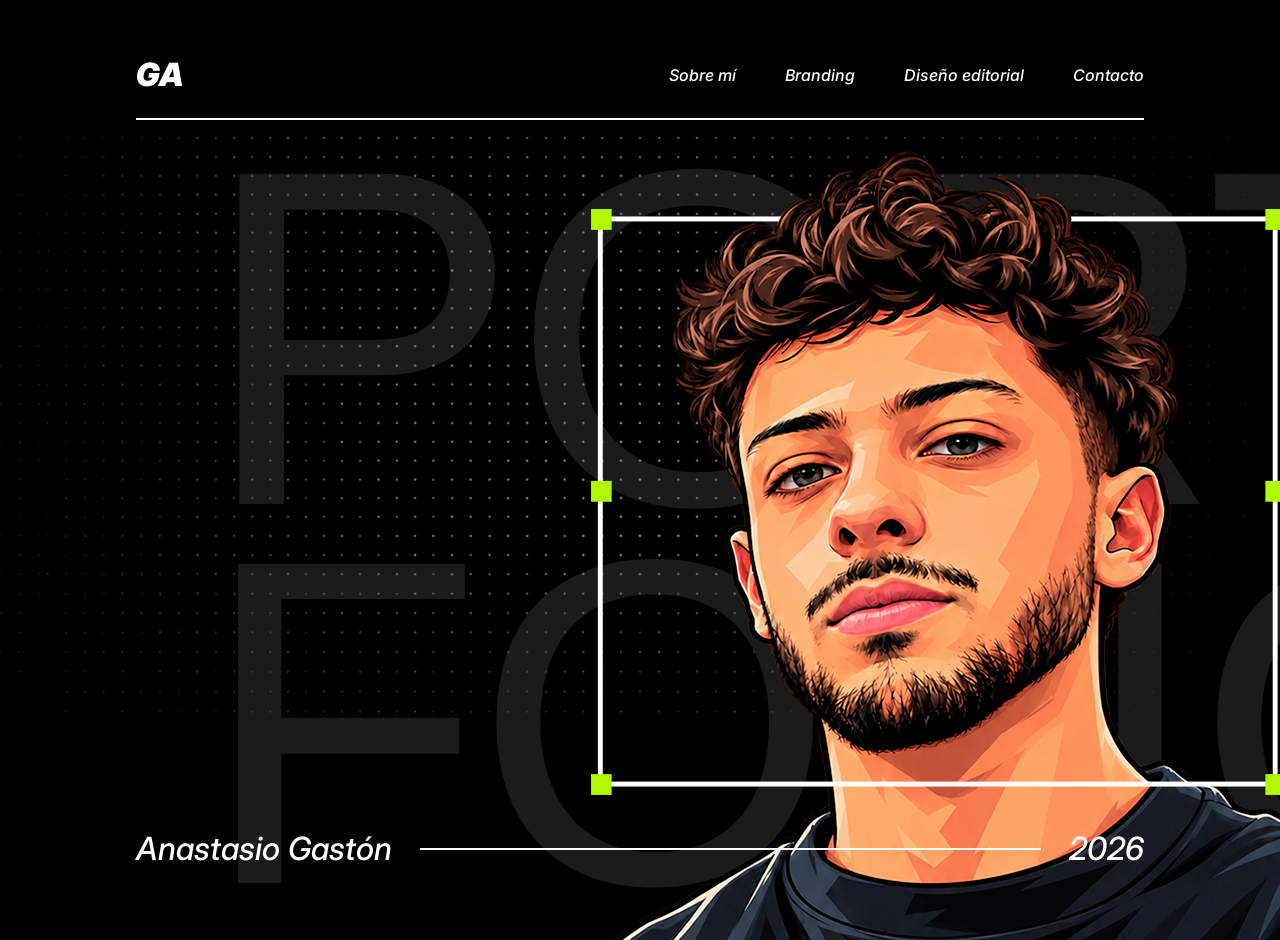
==== commit dc1607ac: "correcciones" ====
--- a/index.html
+++ b/index.html
@@ -10,7 +10,7 @@
     <link rel="stylesheet" href="style.css">
 </head>
 
-<body>
+<body class="cuerpo_inicio">
 
 
 
@@ -33,38 +33,21 @@
 
         <div class="lienzo">
 
-
-            <img class="fondo_puntos" src="Portfolio compu III/fondo.png" alt="" width="1920" height="1080">
-
             <h1 class="titulo" aria-label="Portfolio">
                 <span class="port">PORT</span>
                 <span class="folio">FOLIO</span>
             </h1>
 
-            <img class="personaje" src="Portfolio compu III/avatar_1.png" alt="Personaje ilustrado" width="1036"
-                height="930">
+            <div class="ilustracion_portada"><img class="personaje" src="Portfolio compu III/avatar_1.png" alt="Personaje ilustrado" width="1036"
+                height="930"></div>
 
-
-
-            <div aria-hidden="true">
-                <i class="punto punto_1"></i>
-                <i class="punto punto_2"></i>
-                <i class="punto punto_3"></i>
-                <i class="punto punto_4"></i>
-                <i class="punto punto_5"></i>
-                <i class="punto punto_6"></i>
-            </div>
-
-
-
-
-
-
-            <a class="ver_trabajos" href="branding.html">
+            <div class="accion_portada">
+<a class="ver_trabajos" href="branding.html">
                 VER TRABAJOS
             </a>
 
             <div class="cursor" aria-hidden="true"></div>
+</div>
 
         </div>
 
--- a/style.css
+++ b/style.css
@@ -4,8 +4,6 @@
 
 
 @import url("https://fonts.googleapis.com/css2?family=Inter:wght@400;500;700&display=swap");
-
-
 
 * {
     box-sizing: border-box;
@@ -40,22 +38,18 @@
     outline-offset: 8px;
 }
 
-
-
 .cabecera {
-    position: sticky;
-    top: 0;
+
+
     width: 100%;
     height: 123px;
     flex-shrink: 0;
     background: #000;
-    z-index: 100;
+
 }
 
 .navegacion {
-    position: absolute;
-    top: 53px;
-    left: 136px;
+
     display: flex;
     align-items: center;
     gap: 49px;
@@ -83,49 +77,34 @@
 }
 
 .linea_superior {
-    position: absolute;
-    top: 118px;
-    left: 136px;
+
     width: calc(100% - 272px);
     height: 2px;
     background: #fff;
 }
 
-
-
 main {
-    position: relative;
+
     flex: 1 0 auto;
     width: 100%;
 }
 
-
-
 .portada {
-    position: relative;
-    width: 100%;
-    aspect-ratio: 16 / 9;
+
+    width: 100%;
+
+    height: calc(56.25vw - 236px);
+    overflow: visible;
+    background: #000;
+}
+
+.lienzo {
+
     overflow: hidden;
-    background: #000;
-
-    /* Mantiene las posiciones originales
-       aunque el header esté fuera del main */
-
-    margin-top: -123px;
-}
-
-.lienzo {
-    position: absolute;
-    inset: 0;
-    overflow: hidden;
-}
-
-
+}
 
 .titulo {
-    position: absolute;
-    top: 145px;
-    left: 200px;
+
     margin: 0;
     color: #686868;
     opacity: 0.26;
@@ -147,21 +126,13 @@
     font-size: 29rem;
 }
 
-
-
 .personaje {
-    position: absolute;
-    top: 145px;
-    left: 461px;
+
     object-fit: cover;
 }
 
-
-
 .ver_trabajos {
-    position: absolute;
-    top: 196px;
-    left: 1457px;
+
     display: flex;
     align-items: center;
     justify-content: center;
@@ -181,34 +152,26 @@
     transform: scale(1.05);
 }
 
-
-
 .cursor {
-    position: absolute;
-    top: 257px;
-    left: 1758px;
+
     width: 40px;
     height: 58px;
     background: #c8f808;
 
-    clip-path: polygon(
-        0 0,
-        94% 59%,
-        52% 59%,
-        74% 88%,
-        48% 97%,
-        27% 67%,
-        0 82%
-    );
+    clip-path: polygon(0 0,
+            94% 59%,
+            52% 59%,
+            74% 88%,
+            48% 97%,
+            27% 67%,
+            0 82%);
 
     pointer-events: none;
 }
 
-
-
 .pie {
-    position: relative;
-    margin: 0 136px 30px 136px;
+
+    margin: 0 auto 30px;
     display: flex;
     align-items: center;
     gap: 28px;
@@ -219,10 +182,10 @@
     font-style: italic;
     font-weight: 500;
     white-space: nowrap;
-    z-index: 10;
-}
-
-.pie > p {
+
+}
+
+.pie>p {
     margin: 0;
 }
 
@@ -232,27 +195,18 @@
     background: #fff;
 }
 
-
-
-/* Mantiene el footer superpuesto a la portada,
-   como en el diseño original de Figma. */
-
-.portada + .pie {
-    margin-top: -113px;
-}
-
-
+.portada+.pie {
+    margin-top: 0;
+}
 
 .pagina_sobre_mi {
-    position: relative;
-    width: 100%;
-    background: #000;
-}
-
-
+
+    width: 100%;
+    background: #000;
+}
 
 .inicio_sobre_mi {
-    position: relative;
+
     width: 100%;
     height: 973px;
     background: #000;
@@ -261,35 +215,21 @@
     justify-content: center;
 }
 
-
-
-.marco_sobre_mi {
-    position: absolute;
-    
-    object-fit: contain;
-}
-
-
-
 .titulo_sobre_mi {
-    position: relative;
+
     margin: 0;
     color: #686868;
     font-family: "Bebas Neue", sans-serif;
-    font-size: 11.934rem;
+    font-size: 11.9rem;
     font-weight: 400;
     line-height: 158.78px;
     white-space: nowrap;
-    z-index: 2;
-}
-
-
+
+}
 
 .verde_sobre_mi {
     color: #c8f808;
 }
-
-
 
 .imagen_titulo_sobre_mi {
     display: block;
@@ -298,21 +238,14 @@
     object-fit: contain;
 }
 
-
-
 .contenido_sobre_mi {
-    position: relative;
+
     width: 100%;
     min-height: 973px;
     background: #000;
 }
 
-
-
 .bloque_sobre_mi {
-    position: absolute;
-    top: 142px;
-    left: 120px;
 
     width: 828px;
     min-height: 354px;
@@ -330,7 +263,7 @@
 
     color: #fff;
     font-family: "Inter", sans-serif;
-    font-size: 2.168rem;
+    font-size: 2.1rem;
     font-weight: 800;
 }
 
@@ -339,17 +272,12 @@
 
     color: #fff;
     font-family: "Inter", sans-serif;
-    font-size: 1.223rem;
+    font-size: 1.2rem;
     font-weight: 400;
     line-height: 1.45;
 }
 
-
-
 .bloque_enfoque {
-    position: absolute;
-    top: 549px;
-    left: 120px;
 
     width: 828px;
     min-height: 318px;
@@ -367,7 +295,7 @@
 
     color: #c8f808;
     font-family: "Inter", sans-serif;
-    font-size: 2.168rem;
+    font-size: 2.1rem;
     font-weight: 800;
 }
 
@@ -376,24 +304,19 @@
 
     color: #fff;
     font-family: "Inter", sans-serif;
-    font-size: 1.223rem;
+    font-size: 1.2rem;
     font-weight: 400;
     line-height: 1.45;
 }
 
-
-
 .imagen_disenador {
-    position: absolute;
-    top: 11px;
-    left: 1021px;
 
     width: 764px;
     height: 836px;
 }
 
 .imagen_disenador img {
-       display: block;
+    display: block;
     width: 112%;
     height: 108%;
     object-fit: contain;
@@ -409,28 +332,25 @@
     overflow: hidden;
 }
 
-
-
 .pagina_contacto {
-    position: relative;
+    display: flex;
+
+
+
     width: 100%;
     background: #000;
 }
 
 .contenido_contacto {
-    position: relative;
+
     width: 100%;
     height: 957px;
     background: #000;
     overflow: hidden;
 }
 
-
-
 .retrato_contacto {
-    position: absolute;
-    top: 12px;
-    left: 194px;
+
     width: 880px;
     margin: 0;
 }
@@ -441,18 +361,12 @@
     height: auto;
 }
 
-
-
 .presentacion_contacto {
-    position: absolute;
-    top: 110px;
-    left: 1053px;
+
     display: flex;
     flex-direction: column;
     align-items: flex-start;
 }
-
-
 
 .titulo_contacto {
     margin: 0;
@@ -471,8 +385,6 @@
 .titulo_verde {
     color: #c8f808;
 }
-
-
 
 .boton_contactame {
     display: flex;
@@ -495,8 +407,6 @@
     transform: scale(1.05);
 }
 
-
-
 .redes_contacto {
     display: flex;
     align-items: center;
@@ -515,6 +425,10 @@
     transition: color 0.3s ease, transform 0.3s ease;
 }
 
+.red_contacto>p {
+    margin: 0;
+}
+
 .red_contacto:hover {
     color: #c8f808;
     transform: scale(1.05);
@@ -527,26 +441,18 @@
     object-fit: contain;
 }
 
-
-
-.pagina_contacto + .pie {
-    margin-top: -100px;
-}
-
-
-
-
+.pagina_contacto+.pie {
+    margin-top: 0;
+}
 
 .pagina_branding {
-    position: relative;
-    width: 100%;
-    background: #000;
-}
-
-
+
+    width: 100%;
+    background: #000;
+}
 
 .inicio_branding {
-    position: relative;
+
     width: 100%;
     height: 973px;
     background: #000 url("Portfolio compu III/fondo.png") center / cover no-repeat;
@@ -556,31 +462,24 @@
     overflow: hidden;
 }
 
-.marco_branding {
-    position: absolute;
-    object-fit: contain;
-}
-
 .titulo_branding {
-    position: relative;
+
     margin: 0;
     color: #686868;
     font-family: "Bebas Neue", sans-serif;
-    font-size: 11.934rem;
+    font-size: 11.9rem;
     font-weight: 400;
     line-height: 158.78px;
     white-space: nowrap;
-    z-index: 2;
+
 }
 
 .verde_branding {
     color: #c8f808;
 }
 
-
-
 .proyecto_gomex {
-    position: relative;
+
     width: 100%;
     height: 1040px;
     background: #fff;
@@ -603,87 +502,62 @@
     line-height: 1.35;
 }
 
-
-
 .logo_gomex {
-    position: absolute;
-    top: 58px;
-    left: 122px;
+
     display: block;
     border-radius: 34px;
 }
 
-
-
 .texto_gomex {
-    position: absolute;
-    top: 410px;
-    left: 122px;
+
     width: 640px;
 }
 
-.texto_gomex p + h2 {
+.texto_gomex p+h2 {
     margin-top: 58px;
 }
 
 .texto_diseno_integral {
-    position: absolute;
-    top: 64px;
-    left: 846px;
+
     width: 440px;
 }
 
-.texto_diseno_integral h2 {
-    font-size: 1.5rem;
-}
-
-.texto_diseno_integral p {
-    font-size: 1rem;
-}
-
-
-
 .foto_creatina,
-.ig_publicaciones,
+.ig_publicaciones {
+    display: flex;
+    justify-content: center;
+    align-items: center;
+    overflow: hidden;
+    border-radius: 28px;
+    flex-shrink: 0;
+}
+
+.foto_creatina img,
+.ig_publicaciones img {
+    display: block;
+    width: 100%;
+    height: auto;
+    flex-shrink: 0;
+}
+
+.ig_publicaciones {
+    align-items: flex-end;
+}
 .ig_perfil {
-    position: absolute;
     display: block;
     border-radius: 28px;
     object-fit: cover;
-}
-
-.foto_creatina {
-    top: 311px;
-    left: 846px;
-    object-position: 50% 62%;
-}
-
-.ig_publicaciones {
-    top: 678px;
-    left: 846px;
-    object-position: 50% 100%;
-}
-
-
-
-.ig_perfil {
-    top: 44px;
-    left: 1341px;
     background: #020a12;
 }
 
 .oso_gomex {
-    position: absolute;
-    top: 318px;
-    left: 1340px;
+
     display: block;
     height: auto;
 }
 
-
-
 .proyecto_mg3d {
-    position: relative;
+
     width: 100%;
     height: 960px;
     background: #000;
@@ -692,9 +566,7 @@
 }
 
 .texto_mg3d {
-    position: absolute;
-    top: 100px;
-    left: 122px;
+
     width: 890px;
 }
 
@@ -715,7 +587,7 @@
 
 .tarjeta_mg3d_banner,
 .tarjeta_mg3d_libros {
-    position: absolute;
+
     margin: 0;
     overflow: hidden;
     border-radius: 34px;
@@ -723,15 +595,15 @@
 }
 
 .tarjeta_mg3d_banner {
-    top: 457px;
-    left: 128px;
+
+
     width: 963px;
     height: 439px;
 }
 
 .tarjeta_mg3d_libros {
-    top: 90px;
-    left: 1114px;
+
+
     width: 684px;
     height: 806px;
 }
@@ -751,42 +623,27 @@
     object-fit: contain;
 }
 
-
-
-.fondo_puntos {
-    position: absolute;
-    top: 0;
-    left: 0;
-    width: 100%;
-    height: 100%;
-    object-fit: cover;
-    pointer-events: none;
-}
-
 .cuerpo_editorial {
     background: #fff;
 }
 
-.pagina_editorial + .pie {
+.pagina_editorial+.pie {
     background: transparent;
     color: #000;
 }
 
-.pagina_editorial + .pie .linea_inferior {
+.pagina_editorial+.pie .linea_inferior {
     background: currentColor;
 }
 
 .pagina_editorial {
-    position: relative;
-    width: 100%;
-    background: #000;
-}
-
-
-
+
+    width: 100%;
+    background: #000;
+}
 
 .inicio_editorial {
-    position: relative;
+
     width: 100%;
     height: 973px;
     background: #000;
@@ -796,31 +653,24 @@
     overflow: hidden;
 }
 
-.marco_editorial {
-    position: absolute;
-    object-fit: contain;
-}
-
 .titulo_editorial {
-    position: relative;
+
     margin: 0;
     color: #686868;
     font-family: "Bebas Neue", sans-serif;
-    font-size: 11.934rem;
+    font-size: 11.9rem;
     font-weight: 400;
     line-height: 158.78px;
     white-space: nowrap;
-    z-index: 2;
+
 }
 
 .verde_editorial {
     color: #c8f808;
 }
 
-
-
 .trabajos_editorial {
-    position: relative;
+
     width: 100%;
     height: 1040px;
     background: #fff;
@@ -828,9 +678,7 @@
 }
 
 .libro_formula {
-    position: absolute;
-    top: 150px;
-    left: 135px;
+
     margin: 0;
     width: 640px;
 }
@@ -843,8 +691,8 @@
 
 .libro_interior,
 .video_editorial {
-    position: absolute;
-    left: 840px;
+
+
     width: 980px;
     margin: 0;
     overflow: hidden;
@@ -852,13 +700,13 @@
 }
 
 .libro_interior {
-    top: 60px;
+
     height: 473px;
     background: #d3161d;
 }
 
 .video_editorial {
-    top: 557px;
+
     height: 464px;
     background: #000;
 }
@@ -870,8 +718,6 @@
     height: 100%;
     object-fit: cover;
 }
-
-
 
 .enlace_editorial {
     display: block;
@@ -889,11 +735,11 @@
 }
 
 .navegacion_libro {
-    position: sticky;
-    top: 123px;
+
+
     padding: 20px 32px;
     background: #fff;
-    z-index: 20;
+
 }
 
 .volver_editorial {
@@ -920,13 +766,13 @@
 }
 
 .pagina_formulario {
-    position: relative;
+
     width: 100%;
     background: #000;
 }
 
 .contenido_formulario {
-    position: relative;
+
     width: 100%;
     height: 957px;
     padding-top: 73px;
@@ -936,10 +782,8 @@
     overflow: hidden;
 }
 
-
-
 .marco_formulario {
-    position: relative;
+
     width: 1314px;
     height: 779px;
     padding: 59px 70px 71px 70px;
@@ -947,35 +791,6 @@
     background: #000;
 }
 
-.esquina_formulario {
-    position: absolute;
-    width: 21px;
-    height: 21px;
-    background: #c8f808;
-}
-
-.esquina_superior_izquierda {
-    top: -12px;
-    left: -12px;
-}
-
-.esquina_superior_derecha {
-    top: -12px;
-    right: -12px;
-}
-
-.esquina_inferior_izquierda {
-    bottom: -12px;
-    left: -12px;
-}
-
-.esquina_inferior_derecha {
-    bottom: -12px;
-    right: -12px;
-}
-
-
-
 .formulario {
     display: flex;
     flex-direction: column;
@@ -983,10 +798,10 @@
 }
 
 .titulo_oculto {
-    position: absolute;
+
     width: 1px;
     height: 1px;
-    margin: -1px;
+    margin: 0;
     padding: 0;
     overflow: hidden;
     clip-path: inset(50%);
@@ -994,8 +809,8 @@
 }
 
 .fila_formulario {
-    display: grid;
-    grid-template-columns: 1fr 1fr;
+    display: flex;
+
     gap: 50px;
 }
 
@@ -1057,8 +872,6 @@
     outline: none;
 }
 
-
-
 .campo_formulario select {
     appearance: none;
     padding-right: 60px;
@@ -1076,8 +889,6 @@
     background: #050505;
     color: #fff;
 }
-
-
 
 .boton_enviar {
     display: flex;
@@ -1113,3 +924,431 @@
     font-size: 1.6rem;
     font-style: normal;
 }
+
+
+.cabecera {
+    display: flex;
+    flex-direction: column;
+    align-items: center;
+    padding-top: 53px;
+    gap: 22px;
+}
+
+.navegacion {
+    flex-shrink: 0;
+}
+
+.linea_superior {
+    flex-shrink: 0;
+}
+
+
+.cuerpo_inicio,
+.contenido_contacto,
+.contenido_formulario {
+    background-color: #000;
+    background-image: url("Portfolio compu III/fondo.png");
+    background-repeat: no-repeat;
+    background-size: cover;
+    background-position: center;
+}
+
+.cuerpo_inicio {
+    background-size: 100% auto;
+    background-position: center top;
+}
+
+.inicio_sobre_mi,
+.inicio_branding,
+.inicio_editorial {
+    background-color: #000;
+    background-image: url("Portfolio compu III/marco.png"), url("Portfolio compu III/fondo.png");
+    background-repeat: no-repeat;
+    background-size: 1920px 1080px, cover;
+    background-position: center;
+}
+
+
+.portada {
+    display: flex;
+    background: transparent;
+    height: calc(56.25vw - 236px);
+}
+
+.lienzo {
+    display: flex;
+    align-items: flex-start;
+    flex-shrink: 0;
+    width: 100%;
+    height: calc(100% + 113px);
+    padding-top: 22px;
+    overflow: hidden;
+}
+
+.lienzo::before {
+    content: "";
+    flex: 0 0 200px;
+}
+
+.titulo {
+    flex: 0 0 261px;
+    width: 261px;
+    z-index: 0;
+}
+
+.ilustracion_portada {
+    display: flex;
+    flex: 0 0 996px;
+    z-index: 1;
+}
+
+.personaje {
+    width: 1036px;
+    height: 930px;
+    flex-shrink: 0;
+}
+
+.accion_portada {
+    display: flex;
+    flex-direction: column;
+    flex: 0 0 341px;
+    padding-top: 51px;
+    z-index: 2;
+}
+
+.ver_trabajos {
+    flex-shrink: 0;
+}
+
+.cursor {
+    align-self: flex-end;
+    transform: translateY(-1px);
+}
+
+.pie {
+    isolation: isolate;
+    z-index: 10;
+}
+
+/* Sobre mí: una columna de textos y otra de ilustración. */
+.contenido_sobre_mi {
+    display: flex;
+    justify-content: center;
+    align-items: flex-start;
+    gap: 73px;
+}
+
+.textos_sobre_mi {
+    display: flex;
+    flex-direction: column;
+    gap: 53px;
+    flex: 0 0 828px;
+    padding-top: 71px;
+    margin-top: 71px;
+}
+
+.bloque_sobre_mi,
+.bloque_enfoque {
+    flex-shrink: 0;
+}
+
+.imagen_disenador {
+    flex: 0 0 764px;
+    margin-top: 11px;
+}
+
+/* Contacto: el retrato comparte la fila con la presentación. */
+.pagina_contacto {
+    display: flex;
+    flex-direction: column;
+}
+
+.contenido_contacto {
+    display: flex;
+    align-items: flex-start;
+    justify-content: center;
+    gap: 0;
+    height: 857px;
+}
+
+.retrato_contacto {
+    flex: 0 0 880px;
+    margin-top: 12px;
+}
+
+.presentacion_contacto {
+    flex: 0 0 673px;
+    padding-top: 55px;
+    margin-top: 55px;
+    transform: translateX(-21px);
+}
+
+/* Branding: columnas independientes para cada grupo de contenido. */
+.proyecto_gomex {
+    display: flex;
+    justify-content: center;
+    align-items: flex-start;
+    gap: 35px;
+}
+
+.gomex_identidad {
+    display: flex;
+    flex-direction: column;
+    flex: 0 0 640px;
+    gap: 55px;
+    padding-top: 58px;
+}
+
+.logo_gomex {
+    width: 608px;
+    height: 297px;
+    flex-shrink: 0;
+}
+
+.gomex_contenido {
+    display: flex;
+    flex-direction: column;
+    flex: 0 0 460px;
+    margin-left: 49px;
+    padding-top: 64px;
+}
+
+.texto_diseno_integral {
+    height: 247px;
+    flex-shrink: 0;
+}
+
+.foto_creatina {
+    width: 460px;
+    height: 323px;
+    flex-shrink: 0;
+}
+
+.ig_publicaciones {
+    width: 460px;
+    height: 326px;
+    margin-top: 44px;
+}
+
+.gomex_mascota {
+    display: flex;
+    flex-direction: column;
+    flex: 0 0 457px;
+    padding-top: 44px;
+}
+
+.ig_perfil {
+    width: 457px;
+    height: 339px;
+    flex-shrink: 0;
+}
+
+.oso_gomex {
+    width: 560px;
+    height: 698px;
+    flex-shrink: 0;
+    transform: translate(-1px, -65px);
+}
+
+.proyecto_mg3d {
+    display: flex;
+    justify-content: center;
+    align-items: flex-start;
+    gap: 23px;
+}
+
+.mg3d_contenido {
+    display: flex;
+    flex-direction: column;
+    flex: 0 0 963px;
+    padding-top: 100px;
+}
+
+.texto_mg3d {
+    min-height: 357px;
+    flex-shrink: 0;
+    transform: translateX(-6px);
+}
+
+.tarjeta_mg3d_banner {
+    flex-shrink: 0;
+}
+
+.tarjeta_mg3d_libros {
+    flex: 0 0 684px;
+    margin-top: 90px;
+}
+
+/* Editorial: tapa a la izquierda, interior y video a la derecha. */
+.trabajos_editorial {
+    display: flex;
+    justify-content: center;
+    align-items: flex-start;
+    gap: 65px;
+}
+
+.libro_formula {
+    flex: 0 0 640px;
+    padding-top: 75px;
+    margin-top: 75px;
+}
+
+.editorial_multimedia {
+    display: flex;
+    flex-direction: column;
+    gap: 24px;
+    padding-top: 60px;
+    flex: 0 0 980px;
+}
+
+.libro_interior,
+.video_editorial {
+    flex-shrink: 0;
+}
+
+/* Formulario: campos distribuidos con Flexbox. */
+.contenido_formulario {
+    align-items: flex-start;
+}
+
+.fila_formulario {
+    display: flex;
+}
+
+.fila_formulario>.campo_formulario {
+    flex: 1;
+    min-width: 0;
+}
+
+.marco_formulario {
+    background-image: linear-gradient(#c8f808, #c8f808), linear-gradient(#c8f808, #c8f808), linear-gradient(#c8f808, #c8f808), linear-gradient(#c8f808, #c8f808);
+    background-size: 21px 21px;
+    background-repeat: no-repeat;
+    background-position: left top, right top, left bottom, right bottom;
+}
+
+.titulo_oculto {
+    width: 0;
+    height: 0;
+    min-height: 0;
+    flex: 0 0 0;
+    font-size: 0;
+    line-height: 0;
+}
+
+.formulario {
+    row-gap: 0;
+}
+
+.formulario> :not(.titulo_oculto)+ :not(.titulo_oculto) {
+    margin-top: 30px;
+}
+
+/* Espacios laterales equivalentes a las coordenadas del diseño original. */
+.contenido_sobre_mi,
+.contenido_contacto,
+.proyecto_gomex,
+.proyecto_mg3d,
+.trabajos_editorial {
+    justify-content: flex-start;
+}
+
+.contenido_sobre_mi::before {
+    content: "";
+    flex: 0 0 47px;
+}
+
+.contenido_contacto::before {
+    content: "";
+    flex: 0 0 194px;
+}
+
+.proyecto_gomex::before {
+    content: "";
+    flex: 0 0 87px;
+}
+
+.proyecto_mg3d::before {
+    content: "";
+    flex: 0 0 105px;
+}
+
+.trabajos_editorial::before {
+    content: "";
+    flex: 0 0 70px;
+}
+
+.retrato_contacto {
+    flex-basis: 859px;
+}
+
+.imagen_contacto {
+    width: 880px;
+}
+
+.presentacion_contacto {
+    transform: none;
+}
+
+/* Los cuatro puntos del marco también se distribuyen con Flexbox. */
+.marco_formulario {
+    display: flex;
+    flex-direction: column;
+    padding: 0;
+    border: 0;
+    background: transparent;
+}
+
+.marco_formulario>.formulario {
+    flex: 0 0 779px;
+    padding: 59px 70px 71px;
+    border: 2px solid #fff;
+    background: #000;
+}
+
+.esquinas_formulario {
+    display: flex;
+    justify-content: space-between;
+    flex: 0 0 0;
+    height: 0;
+    width: calc(100% + 24px);
+    transform: translate(-12px, -12px);
+}
+
+.esquinas_formulario::before,
+.esquinas_formulario::after {
+    content: "";
+    flex: 0 0 21px;
+    height: 21px;
+    background: #c8f808;
+}
+
+
+@media screen and (max-width: 500px) {
+    .cabecera {
+        height: auto;
+        padding: 10px 20px;
+        flex-direction: column;
+        gap: 15px;
+    }
+
+    .navegacion {
+        width: 100%;
+        height: auto;
+        flex-wrap: wrap;
+        justify-content: center;
+        gap: 10px;
+    }
+
+    .navegacion a {
+        font-size: 12px;
+    }
+
+    .navegacion .logo {
+        margin-right: 0;
+    }
+
+    .linea_superior {
+        width: 100%;
+    }
+}
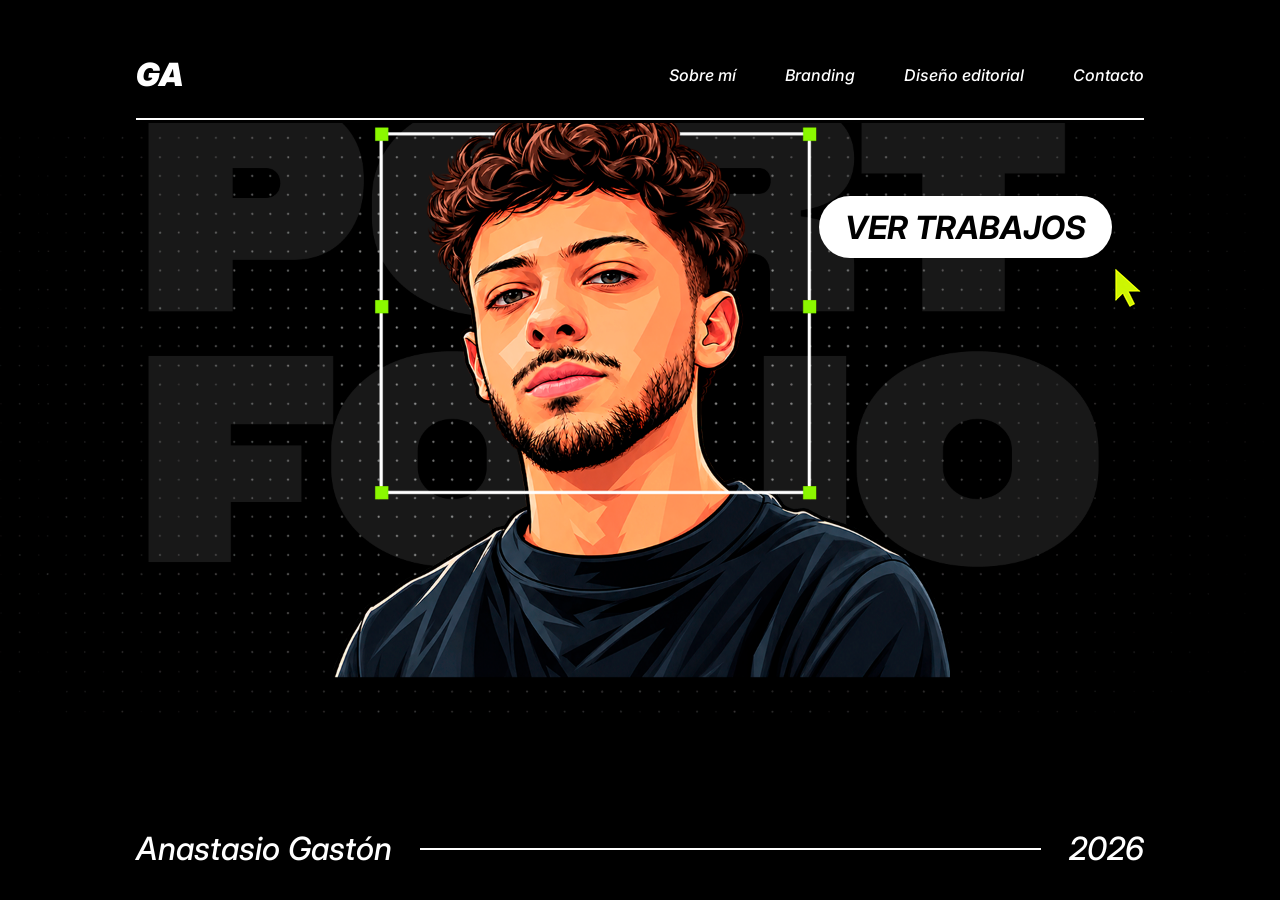
==== commit c3c8d0b5: "Actualización del proyecto" ====
--- a/index.html
+++ b/index.html
@@ -29,24 +29,16 @@
 
 
 
-    <main class="portada" id="inicio">
+    <main class="portada" id="inicio" aria-label="Portfolio">
 
         <div class="lienzo">
-
-            <h1 class="titulo" aria-label="Portfolio">
-                <span class="port">PORT</span>
-                <span class="folio">FOLIO</span>
-            </h1>
-
-            <div class="ilustracion_portada"><img class="personaje" src="Portfolio compu III/avatar_1.png" alt="Personaje ilustrado" width="1036"
-                height="930"></div>
 
             <div class="accion_portada">
 <a class="ver_trabajos" href="branding.html">
                 VER TRABAJOS
             </a>
 
-            <div class="cursor" aria-hidden="true"></div>
+            <img class="cursor" src="Portfolio compu III/cursor.png" alt="" width="60" height="59" aria-hidden="true">
 </div>
 
         </div>
--- a/style.css
+++ b/style.css
@@ -1,7 +1,6 @@
 @charset "UTF-8";
 
-@import url("https://fonts.googleapis.com/css2?family=BBH+Hegarty&family=Bebas+Neue&family=Inter:ital,wght@1,500;1,700;1,900&display=swap");
-
+@import url("https://fonts.googleapis.com/css2?family=Bebas+Neue&family=Inter:ital,wght@1,500;1,700;1,900&display=swap");
 
 @import url("https://fonts.googleapis.com/css2?family=Inter:wght@400;500;700&display=swap");
 
@@ -10,7 +9,7 @@
 }
 
 html {
-    font-size: 16px;
+    font-size: 1rem;
 }
 
 html,
@@ -40,10 +39,8 @@
 
 .cabecera {
 
-
     width: 100%;
     height: 123px;
-    flex-shrink: 0;
     background: #000;
 
 }
@@ -93,42 +90,6 @@
 
     width: 100%;
 
-    height: calc(56.25vw - 236px);
-    overflow: visible;
-    background: #000;
-}
-
-.lienzo {
-
-    overflow: hidden;
-}
-
-.titulo {
-
-    margin: 0;
-    color: #686868;
-    opacity: 0.26;
-    font-family: "BBH Hegarty", sans-serif;
-    font-weight: 400;
-    line-height: 385px;
-    letter-spacing: -9px;
-}
-
-.titulo span {
-    display: block;
-}
-
-.port {
-    font-size: 30rem;
-}
-
-.folio {
-    font-size: 29rem;
-}
-
-.personaje {
-
-    object-fit: cover;
 }
 
 .ver_trabajos {
@@ -153,19 +114,8 @@
 }
 
 .cursor {
-
-    width: 40px;
-    height: 58px;
-    background: #c8f808;
-
-    clip-path: polygon(0 0,
-            94% 59%,
-            52% 59%,
-            74% 88%,
-            48% 97%,
-            27% 67%,
-            0 82%);
-
+    display: block;
+    object-fit: contain;
     pointer-events: none;
 }
 
@@ -177,7 +127,6 @@
     gap: 28px;
     width: calc(100% - 272px);
     min-height: 43px;
-    flex-shrink: 0;
     font-size: 2rem;
     font-style: italic;
     font-weight: 500;
@@ -208,7 +157,7 @@
 .inicio_sobre_mi {
 
     width: 100%;
-    height: 973px;
+    height: 90vh;
     background: #000;
     display: flex;
     align-items: center;
@@ -222,7 +171,7 @@
     font-family: "Bebas Neue", sans-serif;
     font-size: 11.9rem;
     font-weight: 400;
-    line-height: 158.78px;
+    line-height: 1;
     white-space: nowrap;
 
 }
@@ -231,17 +180,10 @@
     color: #c8f808;
 }
 
-.imagen_titulo_sobre_mi {
-    display: block;
-    width: 900px;
-    height: 485px;
-    object-fit: contain;
-}
-
 .contenido_sobre_mi {
 
     width: 100%;
-    min-height: 973px;
+    min-height: 90vh;
     background: #000;
 }
 
@@ -312,19 +254,12 @@
 .imagen_disenador {
 
     width: 764px;
-    height: 836px;
+    height: auto;
 }
 
 .imagen_disenador img {
     display: block;
-    width: 112%;
-    height: 108%;
     object-fit: contain;
-}
-
-
-.pagina_sobre_mi {
-    overflow: visible;
 }
 
 .inicio_sobre_mi,
@@ -333,9 +268,6 @@
 }
 
 .pagina_contacto {
-    display: flex;
-
-
 
     width: 100%;
     background: #000;
@@ -344,7 +276,6 @@
 .contenido_contacto {
 
     width: 100%;
-    height: 957px;
     background: #000;
     overflow: hidden;
 }
@@ -357,8 +288,6 @@
 
 .imagen_contacto {
     display: block;
-    width: 100%;
-    height: auto;
 }
 
 .presentacion_contacto {
@@ -374,7 +303,7 @@
     font-family: "Bebas Neue", sans-serif;
     font-size: 12.5rem;
     font-weight: 400;
-    line-height: 166px;
+    line-height: 1;
     white-space: nowrap;
 }
 
@@ -437,7 +366,6 @@
 .icono_behance,
 .icono_instagram {
     display: block;
-    flex-shrink: 0;
     object-fit: contain;
 }
 
@@ -454,7 +382,7 @@
 .inicio_branding {
 
     width: 100%;
-    height: 973px;
+    height: 90vh;
     background: #000 url("Portfolio compu III/fondo.png") center / cover no-repeat;
     display: flex;
     align-items: center;
@@ -469,7 +397,7 @@
     font-family: "Bebas Neue", sans-serif;
     font-size: 11.9rem;
     font-weight: 400;
-    line-height: 158.78px;
+    line-height: 1;
     white-space: nowrap;
 
 }
@@ -481,7 +409,7 @@
 .proyecto_gomex {
 
     width: 100%;
-    height: 1040px;
+    min-height: 1040px;
     background: #fff;
     color: #000;
     overflow: hidden;
@@ -529,20 +457,17 @@
     align-items: center;
     overflow: hidden;
     border-radius: 28px;
-    flex-shrink: 0;
 }
 
 .foto_creatina img,
 .ig_publicaciones img {
     display: block;
-    width: 100%;
-    height: auto;
-    flex-shrink: 0;
 }
 
 .ig_publicaciones {
     align-items: flex-end;
 }
+
 .ig_perfil {
     display: block;
     border-radius: 28px;
@@ -553,13 +478,12 @@
 .oso_gomex {
 
     display: block;
-    height: auto;
 }
 
 .proyecto_mg3d {
 
     width: 100%;
-    height: 960px;
+    min-height: 960px;
     background: #000;
     color: #fff;
     overflow: hidden;
@@ -596,23 +520,24 @@
 
 .tarjeta_mg3d_banner {
 
-
+    display: flex;
+    align-items: center;
+    justify-content: center;
     width: 963px;
-    height: 439px;
+    height: auto;
+    aspect-ratio: 963 / 439;
 }
 
 .tarjeta_mg3d_libros {
 
-
     width: 684px;
-    height: 806px;
+    height: auto;
+    aspect-ratio: 684 / 806;
 }
 
 .tarjeta_mg3d_banner img,
 .tarjeta_mg3d_libros img {
     display: block;
-    width: 100%;
-    height: 100%;
 }
 
 .tarjeta_mg3d_banner img {
@@ -645,7 +570,7 @@
 .inicio_editorial {
 
     width: 100%;
-    height: 973px;
+    height: 90vh;
     background: #000;
     display: flex;
     align-items: center;
@@ -660,7 +585,7 @@
     font-family: "Bebas Neue", sans-serif;
     font-size: 11.9rem;
     font-weight: 400;
-    line-height: 158.78px;
+    line-height: 1;
     white-space: nowrap;
 
 }
@@ -672,7 +597,7 @@
 .trabajos_editorial {
 
     width: 100%;
-    height: 1040px;
+    min-height: 1040px;
     background: #fff;
     overflow: hidden;
 }
@@ -692,7 +617,6 @@
 .libro_interior,
 .video_editorial {
 
-
     width: 980px;
     margin: 0;
     overflow: hidden;
@@ -701,22 +625,28 @@
 
 .libro_interior {
 
-    height: 473px;
+    height: auto;
+    aspect-ratio: 980 / 473;
     background: #d3161d;
 }
 
 .video_editorial {
 
-    height: 464px;
+    height: auto;
+    aspect-ratio: 980 / 464;
     background: #000;
 }
 
 .libro_interior img,
 .video_editorial video {
     display: block;
+    object-fit: cover;
+}
+
+.libro_interior img,
+.video_editorial video {
     width: 100%;
     height: 100%;
-    object-fit: cover;
 }
 
 .enlace_editorial {
@@ -736,7 +666,6 @@
 
 .navegacion_libro {
 
-
     padding: 20px 32px;
     background: #fff;
 
@@ -752,7 +681,6 @@
 
 .volver_editorial img {
     display: block;
-    flex-shrink: 0;
 }
 
 .lienzo_libro {
@@ -774,8 +702,8 @@
 .contenido_formulario {
 
     width: 100%;
-    height: 957px;
-    padding-top: 73px;
+    min-height: 957px;
+    padding: 73px 24px 40px;
     display: flex;
     justify-content: center;
     background: #000;
@@ -785,10 +713,7 @@
 .marco_formulario {
 
     width: 1314px;
-    height: 779px;
-    padding: 59px 70px 71px 70px;
-    border: 2px solid #fff;
-    background: #000;
+    height: auto;
 }
 
 .formulario {
@@ -799,8 +724,6 @@
 
 .titulo_oculto {
 
-    width: 1px;
-    height: 1px;
     margin: 0;
     padding: 0;
     overflow: hidden;
@@ -809,7 +732,6 @@
 }
 
 .fila_formulario {
-    display: flex;
 
     gap: 50px;
 }
@@ -873,12 +795,8 @@
 }
 
 .campo_formulario select {
-    appearance: none;
-    padding-right: 60px;
+    padding-right: 22px;
     color: #8a8a8a;
-    background-image: url("data:image/svg+xml,%3Csvg xmlns='http://www.w3.org/2000/svg' width='14' height='9' viewBox='0 0 14 9'%3E%3Cpath d='M1 1l6 6 6-6' fill='none' stroke='%23ffffff' stroke-width='2'/%3E%3C/svg%3E");
-    background-repeat: no-repeat;
-    background-position: right 26px center;
 }
 
 .campo_formulario select:valid {
@@ -925,7 +843,6 @@
     font-style: normal;
 }
 
-
 .cabecera {
     display: flex;
     flex-direction: column;
@@ -934,16 +851,6 @@
     gap: 22px;
 }
 
-.navegacion {
-    flex-shrink: 0;
-}
-
-.linea_superior {
-    flex-shrink: 0;
-}
-
-
-.cuerpo_inicio,
 .contenido_contacto,
 .contenido_formulario {
     background-color: #000;
@@ -954,8 +861,7 @@
 }
 
 .cuerpo_inicio {
-    background-size: 100% auto;
-    background-position: center top;
+    background: #000 url("Portfolio compu III/fondo_portada.png") center top / 100% auto no-repeat;
 }
 
 .inicio_sobre_mi,
@@ -964,60 +870,32 @@
     background-color: #000;
     background-image: url("Portfolio compu III/marco.png"), url("Portfolio compu III/fondo.png");
     background-repeat: no-repeat;
-    background-size: 1920px 1080px, cover;
+    background-size: contain, cover;
     background-position: center;
 }
 
-
 .portada {
     display: flex;
     background: transparent;
-    height: calc(56.25vw - 236px);
+    min-height: max(300px, calc(56.25vw - 236px));
 }
 
 .lienzo {
     display: flex;
     align-items: flex-start;
-    flex-shrink: 0;
-    width: 100%;
-    height: calc(100% + 113px);
+    width: 100%;
+    min-height: 100%;
     padding-top: 22px;
     overflow: hidden;
 }
 
-.lienzo::before {
-    content: "";
-    flex: 0 0 200px;
-}
-
-.titulo {
-    flex: 0 0 261px;
-    width: 261px;
-    z-index: 0;
-}
-
-.ilustracion_portada {
-    display: flex;
-    flex: 0 0 996px;
-    z-index: 1;
-}
-
-.personaje {
-    width: 1036px;
-    height: 930px;
-    flex-shrink: 0;
-}
-
 .accion_portada {
     display: flex;
     flex-direction: column;
-    flex: 0 0 341px;
+    flex: 0 1 341px;
     padding-top: 51px;
-    z-index: 2;
-}
-
-.ver_trabajos {
-    flex-shrink: 0;
+    margin-left: auto;
+    margin-right: 120px;
 }
 
 .cursor {
@@ -1025,15 +903,11 @@
     transform: translateY(-1px);
 }
 
-.pie {
-    isolation: isolate;
-    z-index: 10;
-}
-
-/* Sobre mí: una columna de textos y otra de ilustración. */
 .contenido_sobre_mi {
     display: flex;
+    flex-wrap: wrap;
     justify-content: center;
+    padding: 0 80px 40px;
     align-items: flex-start;
     gap: 73px;
 }
@@ -1042,22 +916,20 @@
     display: flex;
     flex-direction: column;
     gap: 53px;
-    flex: 0 0 828px;
+    flex: 1 1 400px;
+    max-width: 828px;
+    min-width: 0;
     padding-top: 71px;
     margin-top: 71px;
 }
 
-.bloque_sobre_mi,
-.bloque_enfoque {
-    flex-shrink: 0;
-}
-
 .imagen_disenador {
-    flex: 0 0 764px;
+    flex: 1 1 400px;
+    max-width: 764px;
+    min-width: 0;
     margin-top: 11px;
 }
 
-/* Contacto: el retrato comparte la fila con la presentación. */
 .pagina_contacto {
     display: flex;
     flex-direction: column;
@@ -1065,28 +937,34 @@
 
 .contenido_contacto {
     display: flex;
+    flex-wrap: wrap;
+    justify-content: center;
+    padding: 0 80px 40px;
     align-items: flex-start;
-    justify-content: center;
-    gap: 0;
-    height: 857px;
+    min-height: 857px;
 }
 
 .retrato_contacto {
-    flex: 0 0 880px;
+    flex: 1 1 400px;
+    max-width: 859px;
+    min-width: 0;
     margin-top: 12px;
 }
 
 .presentacion_contacto {
-    flex: 0 0 673px;
+    flex: 1 1 300px;
+    max-width: 673px;
+    min-width: 0;
     padding-top: 55px;
     margin-top: 55px;
-    transform: translateX(-21px);
-}
-
-/* Branding: columnas independientes para cada grupo de contenido. */
+}
+
+
 .proyecto_gomex {
     display: flex;
+    flex-wrap: wrap;
     justify-content: center;
+    padding: 0 80px 40px;
     align-items: flex-start;
     gap: 35px;
 }
@@ -1094,65 +972,60 @@
 .gomex_identidad {
     display: flex;
     flex-direction: column;
-    flex: 0 0 640px;
+    flex: 1 1 300px;
+    max-width: 640px;
+    min-width: 0;
     gap: 55px;
     padding-top: 58px;
 }
 
-.logo_gomex {
-    width: 608px;
-    height: 297px;
-    flex-shrink: 0;
-}
 
 .gomex_contenido {
     display: flex;
     flex-direction: column;
-    flex: 0 0 460px;
-    margin-left: 49px;
+    flex: 1 1 300px;
+    max-width: 460px;
+    min-width: 0;
+    margin-left: 0;
     padding-top: 64px;
 }
 
 .texto_diseno_integral {
-    height: 247px;
-    flex-shrink: 0;
+    height: auto;
 }
 
 .foto_creatina {
     width: 460px;
-    height: 323px;
-    flex-shrink: 0;
+    height: auto;
+    aspect-ratio: 460 / 323;
 }
 
 .ig_publicaciones {
     width: 460px;
-    height: 326px;
+    height: auto;
+    aspect-ratio: 460 / 326;
     margin-top: 44px;
 }
 
 .gomex_mascota {
     display: flex;
     flex-direction: column;
-    flex: 0 0 457px;
+    flex: 1 1 300px;
+    max-width: 457px;
+    min-width: 0;
     padding-top: 44px;
 }
 
-.ig_perfil {
-    width: 457px;
-    height: 339px;
-    flex-shrink: 0;
-}
 
 .oso_gomex {
-    width: 560px;
-    height: 698px;
-    flex-shrink: 0;
     transform: translate(-1px, -65px);
 }
 
 .proyecto_mg3d {
     display: flex;
+    flex-wrap: wrap;
     justify-content: center;
+    padding: 0 80px 40px;
     align-items: flex-start;
     gap: 23px;
 }
@@ -1160,35 +1033,38 @@
 .mg3d_contenido {
     display: flex;
     flex-direction: column;
-    flex: 0 0 963px;
+    flex: 1 1 400px;
+    max-width: 963px;
+    min-width: 0;
     padding-top: 100px;
 }
 
 .texto_mg3d {
     min-height: 357px;
-    flex-shrink: 0;
     transform: translateX(-6px);
 }
 
-.tarjeta_mg3d_banner {
-    flex-shrink: 0;
-}
-
 .tarjeta_mg3d_libros {
-    flex: 0 0 684px;
+    flex: 1 1 300px;
+    max-width: 684px;
+    min-width: 0;
     margin-top: 90px;
 }
 
-/* Editorial: tapa a la izquierda, interior y video a la derecha. */
+
 .trabajos_editorial {
     display: flex;
+    flex-wrap: wrap;
     justify-content: center;
+    padding: 0 80px 40px;
     align-items: flex-start;
     gap: 65px;
 }
 
 .libro_formula {
-    flex: 0 0 640px;
+    flex: 1 1 300px;
+    max-width: 640px;
+    min-width: 0;
     padding-top: 75px;
     margin-top: 75px;
 }
@@ -1198,33 +1074,24 @@
     flex-direction: column;
     gap: 24px;
     padding-top: 60px;
-    flex: 0 0 980px;
-}
-
-.libro_interior,
-.video_editorial {
-    flex-shrink: 0;
-}
-
-/* Formulario: campos distribuidos con Flexbox. */
+    flex: 1 1 400px;
+    max-width: 980px;
+    min-width: 0;
+}
+
+
 .contenido_formulario {
     align-items: flex-start;
 }
 
 .fila_formulario {
     display: flex;
+    flex-wrap: wrap;
 }
 
 .fila_formulario>.campo_formulario {
-    flex: 1;
+    flex: 1 1 240px;
     min-width: 0;
-}
-
-.marco_formulario {
-    background-image: linear-gradient(#c8f808, #c8f808), linear-gradient(#c8f808, #c8f808), linear-gradient(#c8f808, #c8f808), linear-gradient(#c8f808, #c8f808);
-    background-size: 21px 21px;
-    background-repeat: no-repeat;
-    background-position: left top, right top, left bottom, right bottom;
 }
 
 .titulo_oculto {
@@ -1232,7 +1099,7 @@
     height: 0;
     min-height: 0;
     flex: 0 0 0;
-    font-size: 0;
+    font-size: 0rem;
     line-height: 0;
 }
 
@@ -1244,53 +1111,6 @@
     margin-top: 30px;
 }
 
-/* Espacios laterales equivalentes a las coordenadas del diseño original. */
-.contenido_sobre_mi,
-.contenido_contacto,
-.proyecto_gomex,
-.proyecto_mg3d,
-.trabajos_editorial {
-    justify-content: flex-start;
-}
-
-.contenido_sobre_mi::before {
-    content: "";
-    flex: 0 0 47px;
-}
-
-.contenido_contacto::before {
-    content: "";
-    flex: 0 0 194px;
-}
-
-.proyecto_gomex::before {
-    content: "";
-    flex: 0 0 87px;
-}
-
-.proyecto_mg3d::before {
-    content: "";
-    flex: 0 0 105px;
-}
-
-.trabajos_editorial::before {
-    content: "";
-    flex: 0 0 70px;
-}
-
-.retrato_contacto {
-    flex-basis: 859px;
-}
-
-.imagen_contacto {
-    width: 880px;
-}
-
-.presentacion_contacto {
-    transform: none;
-}
-
-/* Los cuatro puntos del marco también se distribuyen con Flexbox. */
 .marco_formulario {
     display: flex;
     flex-direction: column;
@@ -1300,7 +1120,8 @@
 }
 
 .marco_formulario>.formulario {
-    flex: 0 0 779px;
+    flex: 0 1 auto;
+    min-height: 779px;
     padding: 59px 70px 71px;
     border: 2px solid #fff;
     background: #000;
@@ -1324,11 +1145,51 @@
 }
 
 
+img {
+    max-width: 100%;
+    height: auto;
+}
+
+main>*,
+main section>*,
+.bloque_sobre_mi,
+.bloque_enfoque,
+.texto_gomex,
+.texto_diseno_integral,
+.texto_mg3d,
+.marco_formulario,
+.campo_formulario {
+    max-width: 100%;
+    min-width: 0;
+}
+
+.tarjeta_mg3d_banner img,
+.tarjeta_mg3d_libros img {
+    width: 100%;
+    height: 100%;
+}
+
+.redes_contacto,
+.pie {
+    flex-wrap: wrap;
+}
+
+.pie {
+    width: calc(100% - 272px);
+    font-size: 2rem;
+    gap: 28px;
+    white-space: normal;
+}
+
+.ver_trabajos,
+.boton_contactame {
+    max-width: 100%;
+}
+
 @media screen and (max-width: 500px) {
     .cabecera {
         height: auto;
         padding: 10px 20px;
-        flex-direction: column;
         gap: 15px;
     }
 
@@ -1341,7 +1202,7 @@
     }
 
     .navegacion a {
-        font-size: 12px;
+        font-size: 0.8rem;
     }
 
     .navegacion .logo {
@@ -1351,4 +1212,4 @@
     .linea_superior {
         width: 100%;
     }
-}
+}
